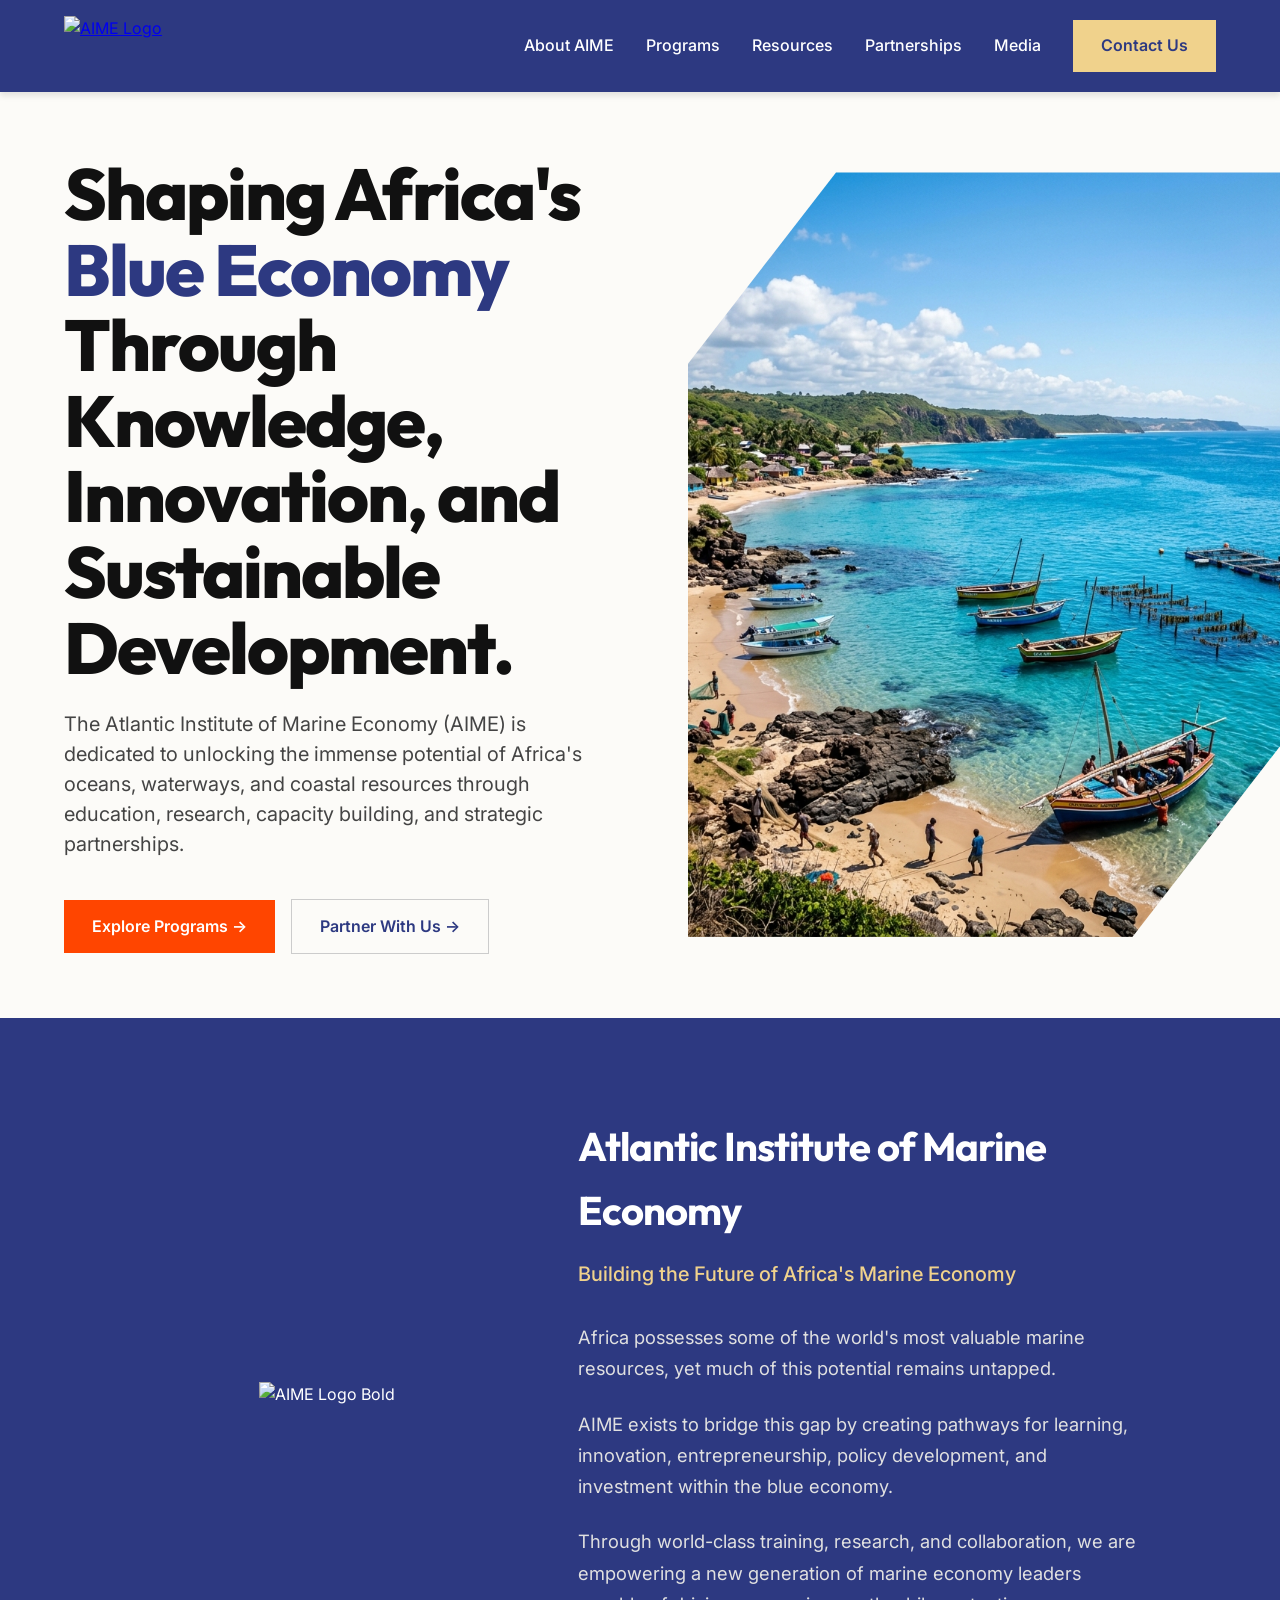
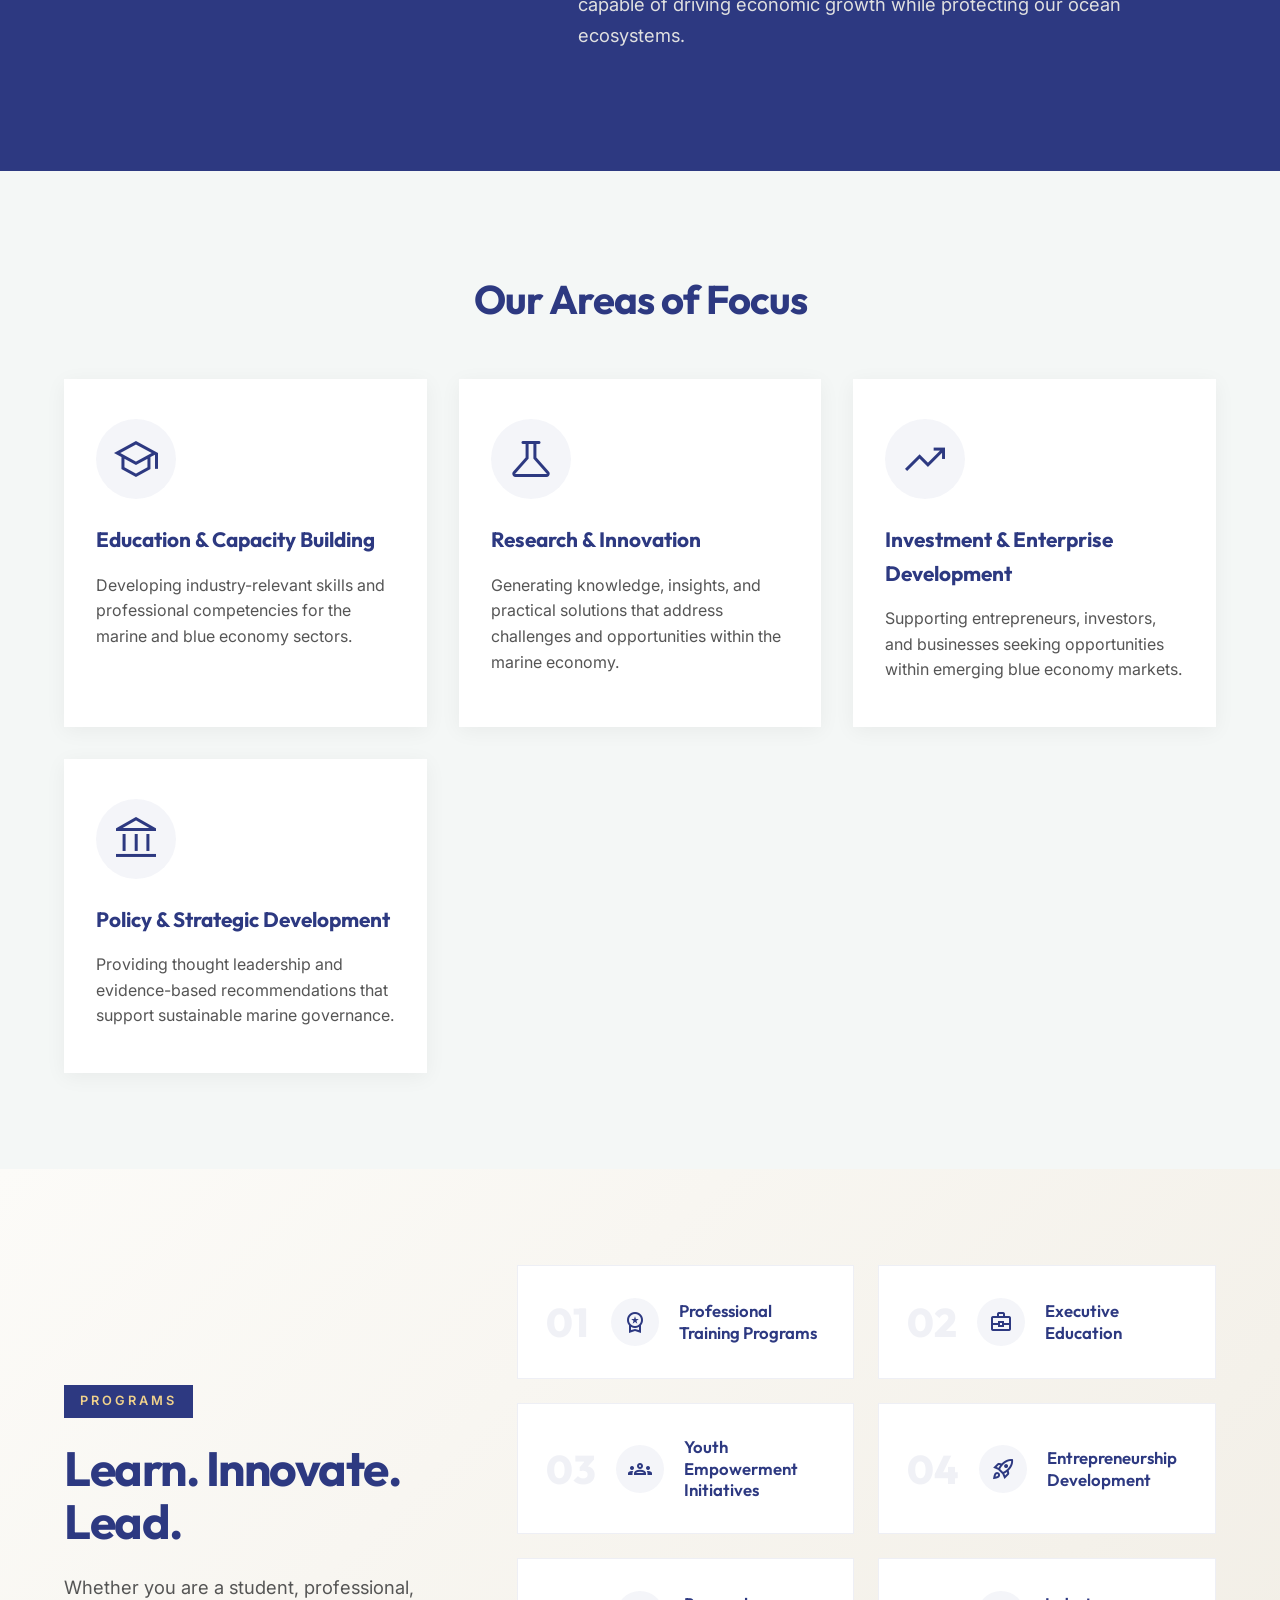
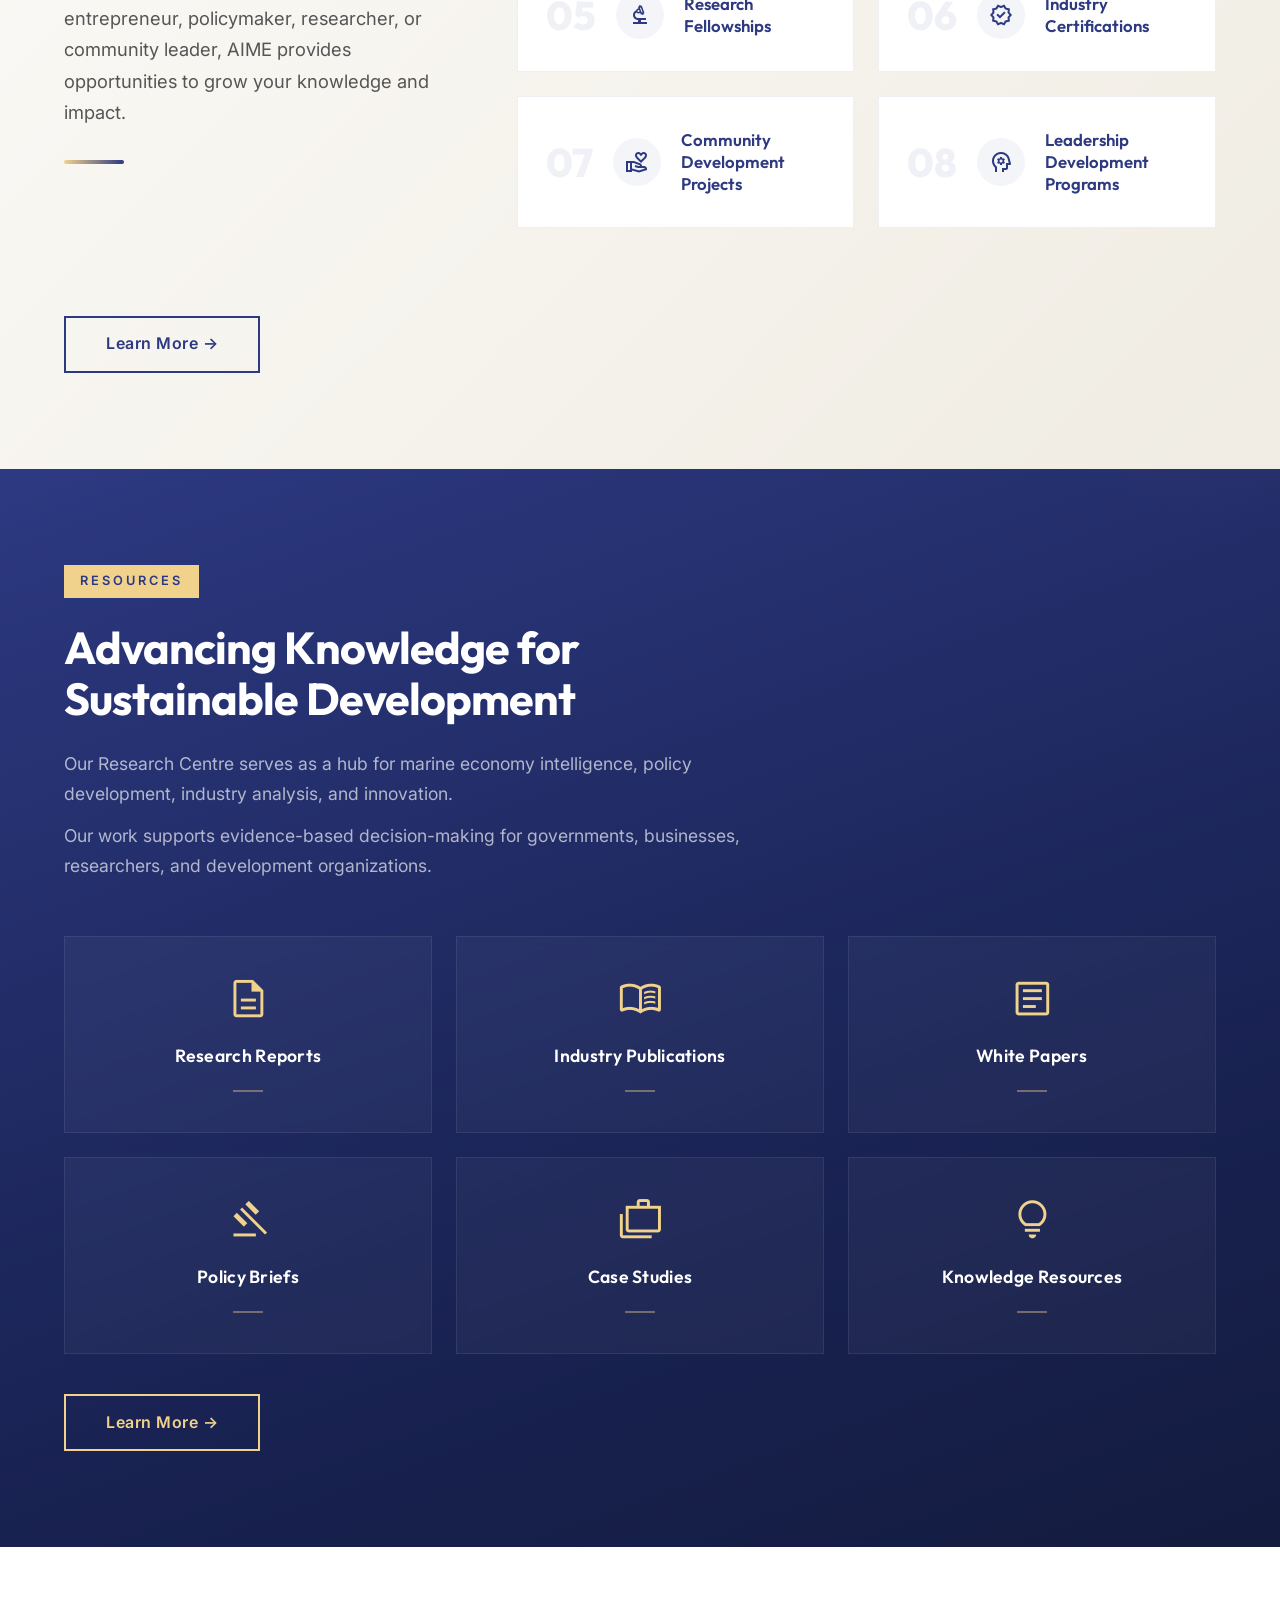
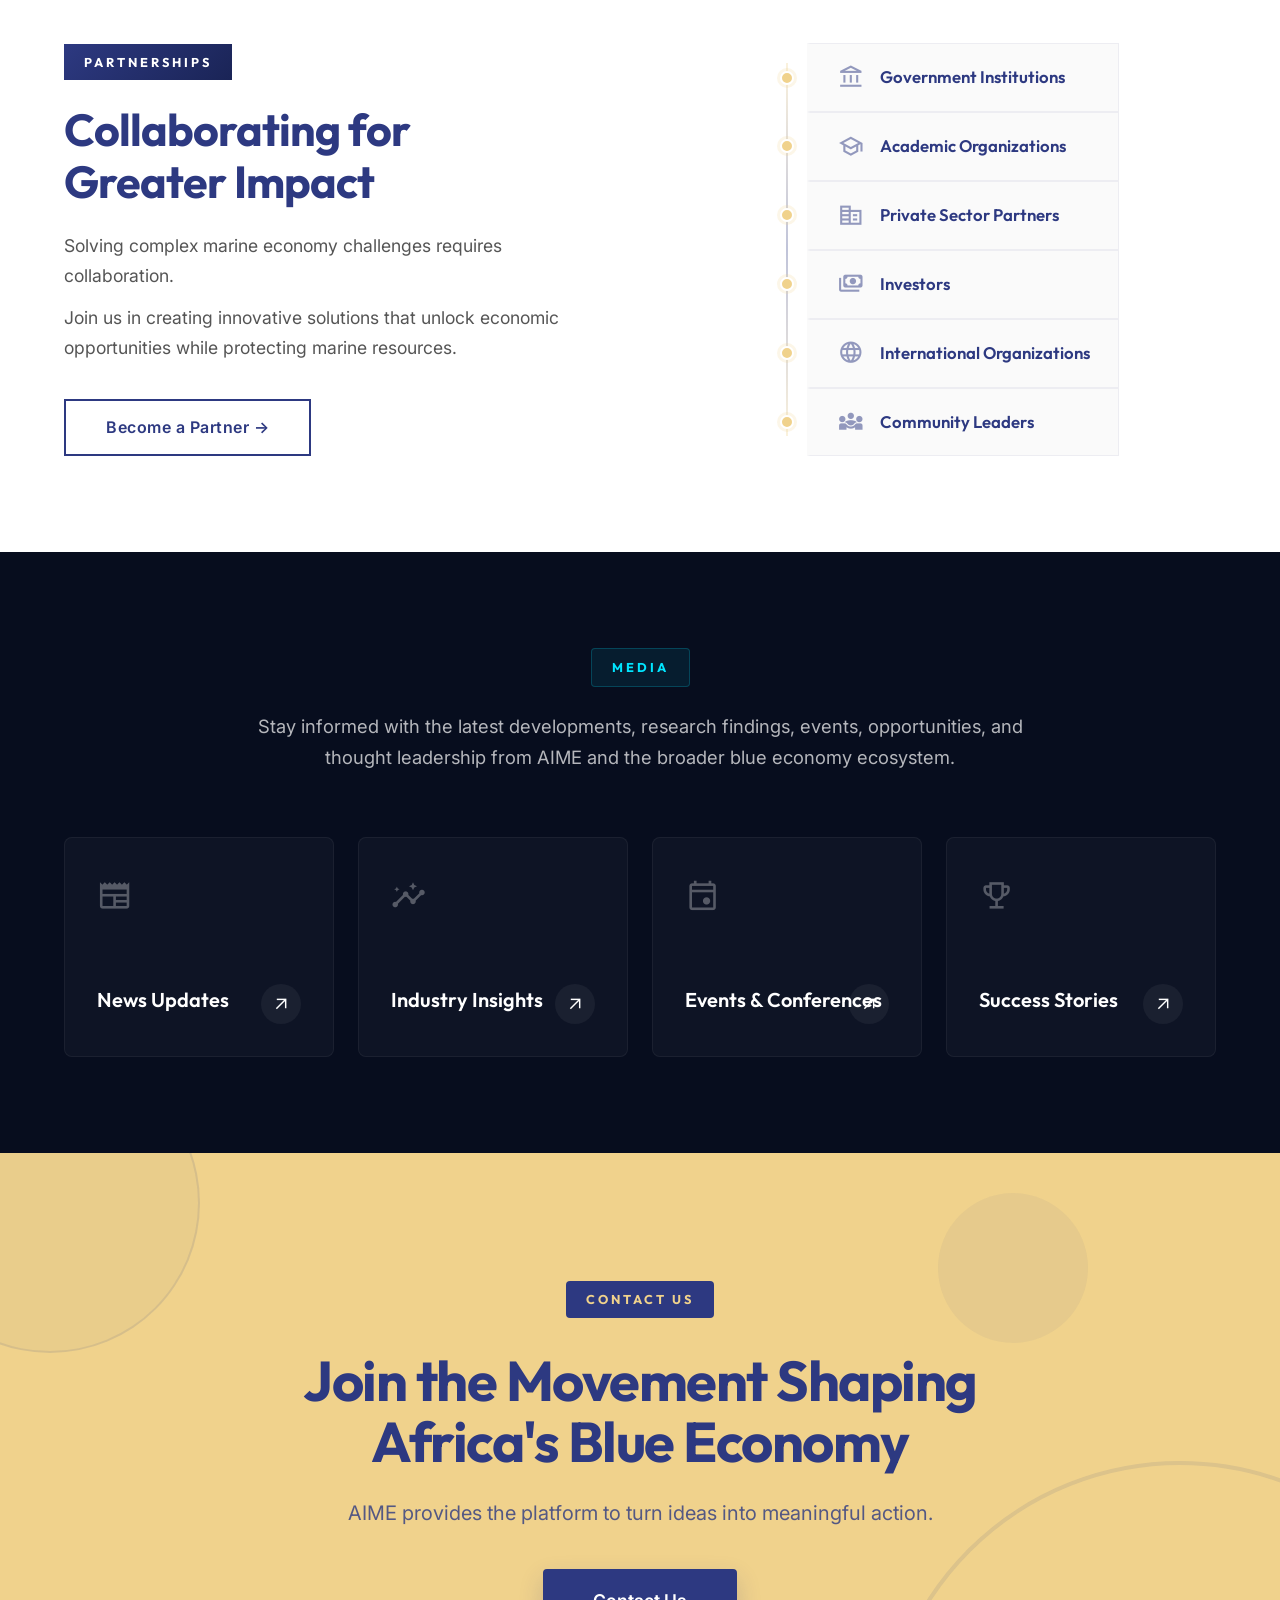
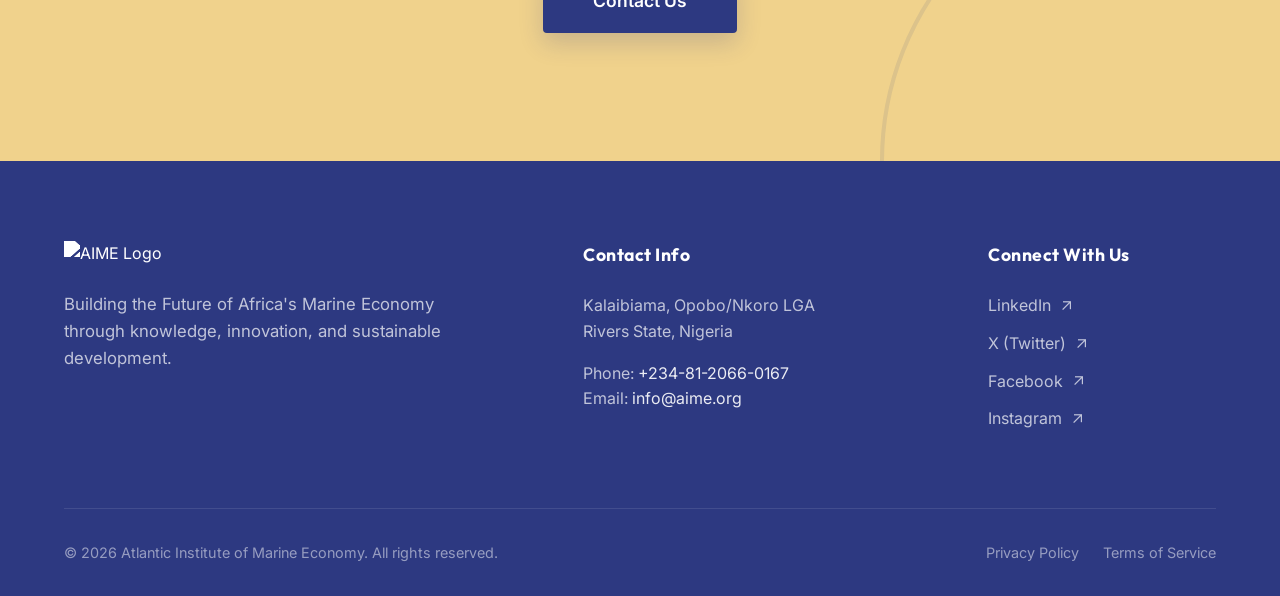
==== index.html @ 5c9c5c76 "Initial commit: AIME Landing Page & Contact Page" ====
<!DOCTYPE html>
<html lang="en">
<head>
    <meta charset="UTF-8">
    <meta name="viewport" content="width=device-width, initial-scale=1.0">
    <title>AIME - Shaping Africa's Blue Economy</title>
    <meta name="description" content="The Atlantic Institute of Marine Economy (AIME) is dedicated to unlocking the immense potential of Africa's oceans through education, research, and innovation.">
    <!-- Google Fonts: Inter for body, Outfit for headings -->
    <link rel="preconnect" href="https://fonts.googleapis.com">
    <link rel="preconnect" href="https://fonts.gstatic.com" crossorigin>
    <link href="https://fonts.googleapis.com/css2?family=Inter:wght@300;400;500;600;700&family=Outfit:wght@400;600;700;800&display=swap" rel="stylesheet">
    <!-- Google Material Symbols for icons -->
    <link rel="stylesheet" href="https://fonts.googleapis.com/css2?family=Material+Symbols+Outlined:opsz,wght,FILL,GRAD@24,400,0,0" />
    <link rel="stylesheet" href="styles.css">
</head>
<body>

    <!-- Section 1: Header -->
    <header>
        <div class="logo-container">
            <a href="#">
                <img src="Assets/Images/AIME LOGO.png" alt="AIME Logo">
            </a>
        </div>
        <button class="mobile-menu-btn" aria-label="Toggle menu">
            <span></span>
            <span></span>
            <span></span>
        </button>
        <div class="nav-container">
            <nav>
                <ul>
                    <li><a href="#about">About AIME</a></li>
                    <li><a href="#programs">Programs</a></li>
                    <li><a href="#resources">Resources</a></li>
                    <li><a href="#partnerships">Partnerships</a></li>
                    <li><a href="#media">Media</a></li>
                </ul>
            </nav>
            <div class="header-actions">
                <a href="contact.html" class="btn">Contact Us</a>
            </div>
        </div>
    </header>

    <main>
        <!-- Section 2: Hero Section -->
        <section class="hero" id="home">
            <div class="hero-left">
                <h1>Shaping Africa's <span class="highlight">Blue Economy</span> Through Knowledge, Innovation, and Sustainable Development.</h1>
                <p>The Atlantic Institute of Marine Economy (AIME) is dedicated to unlocking the immense potential of Africa's oceans, waterways, and coastal resources through education, research, capacity building, and strategic partnerships.</p>
                <div class="hero-buttons">
                    <a href="#programs" class="btn" style="background-color: #ff4500; color: white;">Explore Programs &rarr;</a>
                    <a href="#partner" class="btn btn-outline" style="border-radius: 0;">Partner With Us &rarr;</a>
                </div>
            </div>
            <div class="hero-right">
                <img src="Assets/Images/hero_ocean.png" alt="African Blue Economy Scene">
            </div>
        </section>

        <!-- Section 3: About AIME -->
        <section class="about" id="about">
            <div class="about-content">
                <div class="about-logo-container" style="display: flex; justify-content: center; align-items: center;">
                    <img src="Assets/Images/AIME LOGO.png" alt="AIME Logo Bold" style="max-width: 100%; max-height: 300px; object-fit: contain;">
                </div>
                <div class="about-text-container">
                    <div class="section-header" style="margin-bottom: 2rem;">
                        <h2>Atlantic Institute of Marine Economy</h2>
                        <p class="subtitle">Building the Future of Africa's Marine Economy</p>
                    </div>
                    <div class="about-text">
                        <p>Africa possesses some of the world's most valuable marine resources, yet much of this potential remains untapped.</p>
                        <p>AIME exists to bridge this gap by creating pathways for learning, innovation, entrepreneurship, policy development, and investment within the blue economy.</p>
                        <p>Through world-class training, research, and collaboration, we are empowering a new generation of marine economy leaders capable of driving economic growth while protecting our ocean ecosystems.</p>
                    </div>
                </div>
            </div>
        </section>

        <!-- Section 4: Focus Areas -->
        <section class="focus-areas" id="focus">
            <div class="section-header center">
                <h2>Our Areas of Focus</h2>
            </div>
            <div class="grid-container">
                <!-- Card 1 -->
                <div class="card">
                    <span class="material-symbols-outlined icon">school</span>
                    <h3>Education & Capacity Building</h3>
                    <p>Developing industry-relevant skills and professional competencies for the marine and blue economy sectors.</p>
                </div>
                <!-- Card 2 -->
                <div class="card">
                    <span class="material-symbols-outlined icon">science</span>
                    <h3>Research & Innovation</h3>
                    <p>Generating knowledge, insights, and practical solutions that address challenges and opportunities within the marine economy.</p>
                </div>
                <!-- Card 3 -->
                <div class="card">
                    <span class="material-symbols-outlined icon">trending_up</span>
                    <h3>Investment & Enterprise Development</h3>
                    <p>Supporting entrepreneurs, investors, and businesses seeking opportunities within emerging blue economy markets.</p>
                </div>

                <!-- Card 5 -->
                <div class="card">
                    <span class="material-symbols-outlined icon">account_balance</span>
                    <h3>Policy & Strategic Development</h3>
                    <p>Providing thought leadership and evidence-based recommendations that support sustainable marine governance.</p>
                </div>
            </div>
        </section>

        <!-- Section 5: Programs -->
        <section class="programs" id="programs">
            <div class="programs-intro">
                <span class="programs-label">Programs</span>
                <h2>Learn. Innovate. Lead.</h2>
                <p>Whether you are a student, professional, entrepreneur, policymaker, researcher, or community leader, AIME provides opportunities to grow your knowledge and impact.</p>
                <div class="programs-intro-accent"></div>
            </div>
            <div class="programs-grid">
                <div class="program-item">
                    <span class="program-number">01</span>
                    <div class="program-icon-wrap">
                        <span class="material-symbols-outlined">workspace_premium</span>
                    </div>
                    <div class="program-info">
                        <h3>Professional Training Programs</h3>
                    </div>
                </div>
                <div class="program-item">
                    <span class="program-number">02</span>
                    <div class="program-icon-wrap">
                        <span class="material-symbols-outlined">business_center</span>
                    </div>
                    <div class="program-info">
                        <h3>Executive Education</h3>
                    </div>
                </div>
                <div class="program-item">
                    <span class="program-number">03</span>
                    <div class="program-icon-wrap">
                        <span class="material-symbols-outlined">groups</span>
                    </div>
                    <div class="program-info">
                        <h3>Youth Empowerment Initiatives</h3>
                    </div>
                </div>
                <div class="program-item">
                    <span class="program-number">04</span>
                    <div class="program-icon-wrap">
                        <span class="material-symbols-outlined">rocket_launch</span>
                    </div>
                    <div class="program-info">
                        <h3>Entrepreneurship Development</h3>
                    </div>
                </div>
                <div class="program-item">
                    <span class="program-number">05</span>
                    <div class="program-icon-wrap">
                        <span class="material-symbols-outlined">biotech</span>
                    </div>
                    <div class="program-info">
                        <h3>Research Fellowships</h3>
                    </div>
                </div>
                <div class="program-item">
                    <span class="program-number">06</span>
                    <div class="program-icon-wrap">
                        <span class="material-symbols-outlined">verified</span>
                    </div>
                    <div class="program-info">
                        <h3>Industry Certifications</h3>
                    </div>
                </div>
                <div class="program-item">
                    <span class="program-number">07</span>
                    <div class="program-icon-wrap">
                        <span class="material-symbols-outlined">volunteer_activism</span>
                    </div>
                    <div class="program-info">
                        <h3>Community Development Projects</h3>
                    </div>
                </div>
                <div class="program-item">
                    <span class="program-number">08</span>
                    <div class="program-icon-wrap">
                        <span class="material-symbols-outlined">psychology</span>
                    </div>
                    <div class="program-info">
                        <h3>Leadership Development Programs</h3>
                    </div>
                </div>
            </div>
            <div class="programs-cta">
                <a href="contact.html" class="btn btn-outline programs-btn">Learn More &rarr;</a>
            </div>
        </section>

        <!-- Section 6: Resources -->
        <section class="resources" id="resources">
            <div class="resources-header">
                <span class="resources-label">Resources</span>
                <h2>Advancing Knowledge for Sustainable Development</h2>
                <p>Our Research Centre serves as a hub for marine economy intelligence, policy development, industry analysis, and innovation.</p>
                <p>Our work supports evidence-based decision-making for governments, businesses, researchers, and development organizations.</p>
            </div>
            <div class="resources-grid">
                <div class="resource-tile">
                    <span class="material-symbols-outlined resource-icon">description</span>
                    <h3>Research Reports</h3>
                    <div class="resource-tile-line"></div>
                </div>
                <div class="resource-tile">
                    <span class="material-symbols-outlined resource-icon">menu_book</span>
                    <h3>Industry Publications</h3>
                    <div class="resource-tile-line"></div>
                </div>
                <div class="resource-tile">
                    <span class="material-symbols-outlined resource-icon">article</span>
                    <h3>White Papers</h3>
                    <div class="resource-tile-line"></div>
                </div>
                <div class="resource-tile">
                    <span class="material-symbols-outlined resource-icon">gavel</span>
                    <h3>Policy Briefs</h3>
                    <div class="resource-tile-line"></div>
                </div>
                <div class="resource-tile">
                    <span class="material-symbols-outlined resource-icon">cases</span>
                    <h3>Case Studies</h3>
                    <div class="resource-tile-line"></div>
                </div>
                <div class="resource-tile">
                    <span class="material-symbols-outlined resource-icon">lightbulb</span>
                    <h3>Knowledge Resources</h3>
                    <div class="resource-tile-line"></div>
                </div>
            </div>
            <div class="resources-cta">
                <a href="contact.html" class="btn resources-btn">Learn More &rarr;</a>
            </div>
        </section>

        <!-- Section 7: Partnerships -->
        <section class="partnerships" id="partnerships">
            <div class="partnerships-left">
                <span class="partnerships-label">Partnerships</span>
                <h2>Collaborating for Greater Impact</h2>
                <p>Solving complex marine economy challenges requires collaboration.</p>
                <p>Join us in creating innovative solutions that unlock economic opportunities while protecting marine resources.</p>
                <a href="contact.html" class="btn partnerships-btn">Become a Partner &rarr;</a>
            </div>
            <div class="partnerships-right">
                <div class="partner-track">
                    <div class="partner-node">
                        <div class="partner-dot"></div>
                        <div class="partner-card">
                            <span class="material-symbols-outlined">account_balance</span>
                            <h3>Government Institutions</h3>
                        </div>
                    </div>
                    <div class="partner-node">
                        <div class="partner-dot"></div>
                        <div class="partner-card">
                            <span class="material-symbols-outlined">school</span>
                            <h3>Academic Organizations</h3>
                        </div>
                    </div>
                    <div class="partner-node">
                        <div class="partner-dot"></div>
                        <div class="partner-card">
                            <span class="material-symbols-outlined">corporate_fare</span>
                            <h3>Private Sector Partners</h3>
                        </div>
                    </div>
                    <div class="partner-node">
                        <div class="partner-dot"></div>
                        <div class="partner-card">
                            <span class="material-symbols-outlined">payments</span>
                            <h3>Investors</h3>
                        </div>
                    </div>
                    <div class="partner-node">
                        <div class="partner-dot"></div>
                        <div class="partner-card">
                            <span class="material-symbols-outlined">language</span>
                            <h3>International Organizations</h3>
                        </div>
                    </div>
                    <div class="partner-node">
                        <div class="partner-dot"></div>
                        <div class="partner-card">
                            <span class="material-symbols-outlined">diversity_3</span>
                            <h3>Community Leaders</h3>
                        </div>
                    </div>
                </div>
            </div>
        </section>

        <!-- Section 8: Media -->
        <section class="media-section" id="media">
            <div class="media-header">
                <span class="media-label">Media</span>
                <p>Stay informed with the latest developments, research findings, events, opportunities, and thought leadership from AIME and the broader blue economy ecosystem.</p>
            </div>
            <div class="media-grid">
                <a href="#" class="media-card">
                    <div class="media-card-icon"><span class="material-symbols-outlined">newspaper</span></div>
                    <h3>News Updates</h3>
                    <div class="media-arrow"><span class="material-symbols-outlined">arrow_outward</span></div>
                </a>
                <a href="#" class="media-card">
                    <div class="media-card-icon"><span class="material-symbols-outlined">insights</span></div>
                    <h3>Industry Insights</h3>
                    <div class="media-arrow"><span class="material-symbols-outlined">arrow_outward</span></div>
                </a>
                <a href="#" class="media-card">
                    <div class="media-card-icon"><span class="material-symbols-outlined">event</span></div>
                    <h3>Events & Conferences</h3>
                    <div class="media-arrow"><span class="material-symbols-outlined">arrow_outward</span></div>
                </a>
                <a href="#" class="media-card">
                    <div class="media-card-icon"><span class="material-symbols-outlined">emoji_events</span></div>
                    <h3>Success Stories</h3>
                    <div class="media-arrow"><span class="material-symbols-outlined">arrow_outward</span></div>
                </a>
            </div>
        </section>

        <!-- Section 9: Contact Us -->
        <section class="contact-cta" id="contact">
            <div class="contact-cta-content">
                <span class="contact-label">Contact Us</span>
                <h2>Join the Movement Shaping Africa's Blue Economy</h2>
                <p>AIME provides the platform to turn ideas into meaningful action.</p>
                <div class="contact-cta-actions">
                    <a href="contact.html" class="btn contact-btn">Contact Us</a>
                </div>
            </div>
            <!-- Decorative elements -->
            <div class="contact-decor contact-decor-1"></div>
            <div class="contact-decor contact-decor-2"></div>
            <div class="contact-decor contact-decor-3"></div>
        </section>

        <!-- Future sections will go here -->
    </main>

    <!-- Footer -->
    <footer class="site-footer">
        <div class="footer-content">
            <div class="footer-col info-col">
                <img src="Assets/Images/AIME LOGO.png" alt="AIME Logo" class="footer-logo">
                <p>Building the Future of Africa's Marine Economy through knowledge, innovation, and sustainable development.</p>
            </div>
            <div class="footer-col contact-col">
                <h4>Contact Info</h4>
                <p>Kalaibiama, Opobo/Nkoro LGA<br>Rivers State, Nigeria</p>
                <p class="mt-1">Phone: <a href="tel:+2348120660167">+234-81-2066-0167</a><br>Email: <a href="mailto:info@aime.org">info@aime.org</a></p>
            </div>
            <div class="footer-col social-col">
                <h4>Connect With Us</h4>
                <ul class="footer-socials">
                    <li><a href="#">LinkedIn <span class="material-symbols-outlined">arrow_outward</span></a></li>
                    <li><a href="#">X (Twitter) <span class="material-symbols-outlined">arrow_outward</span></a></li>
                    <li><a href="#">Facebook <span class="material-symbols-outlined">arrow_outward</span></a></li>
                    <li><a href="#">Instagram <span class="material-symbols-outlined">arrow_outward</span></a></li>
                </ul>
            </div>
        </div>
        <div class="footer-bottom">
            <p>&copy; 2026 Atlantic Institute of Marine Economy. All rights reserved.</p>
            <ul class="footer-legal">
                <li><a href="#">Privacy Policy</a></li>
                <li><a href="#">Terms of Service</a></li>
            </ul>
        </div>
    </footer>

    <script src="script.js"></script>
</body>
</html>
---- styles.css ----
:root {
  --primary-color: #2D3981;
  --secondary-color: #F0D28C;
  --text-dark: #333333;
  --text-light: #ffffff;
  --background-light: #ffffff;
  --background-alt: #f4f7f6;
  --accent-color: #00E5FF; /* Subtle accent if needed, but primary focus on brand colors */
}

* {
  margin: 0;
  padding: 0;
  box-sizing: border-box;
}

body {
  font-family: 'Inter', sans-serif;
  background-color: var(--background-light);
  color: var(--text-dark);
  line-height: 1.6;
}

h1, h2, h3, h4, h5, h6 {
  font-family: 'Outfit', sans-serif;
  color: var(--primary-color);
  margin-bottom: 1rem;
}

/* Header Styles */
header {
  background-color: var(--primary-color);
  color: var(--text-light);
  padding: 1rem 5%;
  display: flex;
  justify-content: space-between;
  align-items: center;
  position: sticky;
  top: 0;
  z-index: 1000;
  box-shadow: 0 4px 6px rgba(0,0,0,0.1);
}

.logo-container img {
  height: 60px; /* Adjust size based on actual logo */
  object-fit: contain;
  display: block;
}

/* Hamburger Menu (Hidden on Desktop) */
.mobile-menu-btn {
  display: none;
  background: none;
  border: none;
  cursor: pointer;
  padding: 0.5rem;
  z-index: 1001;
}

.mobile-menu-btn span {
  display: block;
  width: 25px;
  height: 3px;
  background-color: var(--text-light);
  margin: 5px 0;
  transition: all 0.3s ease;
}

/* Nav Links Container */
.nav-container {
  display: flex;
  align-items: center;
  gap: 2rem;
}

nav ul {
  list-style: none;
  display: flex;
  gap: 2rem;
}

nav a {
  color: var(--text-light);
  text-decoration: none;
  font-weight: 500;
  font-size: 1rem;
  transition: color 0.3s ease;
}

nav a:hover {
  color: var(--secondary-color);
}

.btn {
  background-color: var(--secondary-color);
  color: var(--primary-color);
  padding: 0.75rem 1.5rem;
  border: none;
  border-radius: 4px;
  font-weight: 600;
  cursor: pointer;
  text-decoration: none;
  transition: all 0.3s ease;
  display: inline-block;
  font-family: 'Inter', sans-serif;
}

.btn:hover {
  background-color: #e3c477; /* Slightly darker shade of secondary */
  transform: translateY(-2px);
  box-shadow: 0 4px 8px rgba(0,0,0,0.1);
}

/* Mobile Responsiveness */
@media (max-width: 768px) {
  .mobile-menu-btn {
    display: block;
  }

  .nav-container {
    position: fixed;
    top: 0;
    right: -100%;
    height: 100vh;
    width: 250px;
    background-color: var(--primary-color);
    flex-direction: column;
    align-items: flex-start;
    padding: 80px 2rem 2rem 2rem;
    transition: right 0.3s ease;
    box-shadow: -4px 0 10px rgba(0,0,0,0.1);
  }

  .nav-container.active {
    right: 0;
  }

  nav ul {
    flex-direction: column;
    gap: 1.5rem;
    width: 100%;
  }

  .header-actions {
    margin-top: 2rem;
  }

  /* Hamburger Animation Classes */
  .mobile-menu-btn.active span:nth-child(1) {
    transform: rotate(45deg) translate(5px, 6px);
  }

  .mobile-menu-btn.active span:nth-child(2) {
    opacity: 0;
  }

  .mobile-menu-btn.active span:nth-child(3) {
    transform: rotate(-45deg) translate(5px, -6px);
  }
}

/* --- Hero Section Styles --- */
.hero {
  position: relative;
  min-height: 85vh;
  display: flex;
  align-items: center;
  justify-content: space-between;
  background-color: #fcfbf8; /* Light cream/off-white background */
  color: var(--primary-color);
  padding: 0 0 0 5%;
  overflow: hidden;
}

.hero-left {
  flex: 1;
  max-width: 650px;
  padding: 4rem 2rem 4rem 0;
  text-align: left;
}

.hero h1 {
  font-size: 4.5rem;
  line-height: 1.05;
  color: #111; /* Very dark for extreme contrast like the reference */
  margin-bottom: 1.5rem;
  letter-spacing: -2px;
  font-weight: 800;
}

.hero h1 .highlight {
  color: var(--primary-color);
}

.hero p {
  font-size: 1.25rem;
  color: #444;
  margin-bottom: 2.5rem;
  max-width: 90%;
  line-height: 1.5;
}

.hero-buttons {
  display: flex;
  gap: 1rem;
  justify-content: flex-start;
  align-items: center;
}

.btn {
  /* Ensuring buttons match the boxy modern look of the reference */
  border-radius: 0;
  padding: 0.85rem 1.75rem;
}

/* Specific styling for the buttons in the hero to match reference (solid primary/secondary vs outline) */
.hero-buttons .btn {
  background-color: var(--secondary-color);
  color: var(--primary-color);
  display: flex;
  align-items: center;
  gap: 10px;
  font-size: 1rem;
}

.hero-buttons .btn-outline {
  background-color: transparent;
  color: var(--primary-color);
  border: 1px solid #ccc;
}

.hero-buttons .btn-outline:hover {
  background-color: rgba(0,0,0,0.05);
}

.hero-right {
  flex: 1;
  height: 85vh;
  display: flex;
  justify-content: flex-end;
}

.hero-right img {
  width: 100%;
  height: 100%;
  object-fit: cover;
  /* Matches the geometric cutout from the reference image */
  clip-path: polygon(25% 0%, 100% 0%, 100% 75%, 75% 100%, 0% 100%, 0% 25%);
}

/* Mobile Responsiveness for Hero */
@media (max-width: 900px) {
  .hero {
    flex-direction: column;
    padding: 6rem 5% 4rem;
  }
  
  .hero-left {
    padding: 0;
    margin-bottom: 3rem;
  }
  
  .hero h1 {
    font-size: 3rem;
  }
  
  .hero-right {
    width: 100%;
    height: 400px;
  }
  
  .hero-right img {
    clip-path: polygon(15% 0%, 100% 0%, 100% 85%, 85% 100%, 0% 100%, 0% 15%);
  }
}

/* --- Global Section Styles --- */
.section-header {
  margin-bottom: 3rem;
}
.section-header.center {
  text-align: center;
}
.section-header h2 {
  font-size: 2.5rem;
  letter-spacing: -1px;
}
.section-header .subtitle {
  font-size: 1.25rem;
  color: var(--secondary-color);
  font-weight: 500;
  margin-top: 0.5rem;
}

/* --- About Section --- */
.about {
  background-color: var(--primary-color);
  color: var(--text-light);
  padding: 6rem 5%;
}
.about .section-header h2 {
  color: var(--text-light);
}
.about-content {
  max-width: 1000px;
  margin: 0 auto;
  display: grid;
  grid-template-columns: 1fr 1.5fr;
  gap: 4rem;
  align-items: center;
}
.about-text p {
  font-size: 1.15rem;
  margin-bottom: 1.5rem;
  color: #e0e0e0;
  line-height: 1.7;
}

/* --- Focus Areas Section --- */
.focus-areas {
  background-color: var(--background-alt); /* Light gray/white */
  padding: 6rem 5%;
}
.grid-container {
  max-width: 1200px;
  margin: 0 auto;
  display: grid;
  grid-template-columns: repeat(auto-fit, minmax(300px, 1fr));
  gap: 2rem;
}
.card {
  background-color: var(--background-light);
  padding: 2.5rem 2rem;
  border-radius: 0; /* Keeping the sharp boxy modern look from the hero */
  box-shadow: 0 4px 20px rgba(0,0,0,0.05);
  transition: transform 0.3s ease, box-shadow 0.3s ease;
  border-bottom: 4px solid transparent;
}
.card:hover {
  transform: translateY(-5px);
  box-shadow: 0 10px 30px rgba(0,0,0,0.1);
  border-bottom: 4px solid var(--secondary-color);
}
.card .icon {
  font-size: 3rem;
  color: var(--primary-color);
  margin-bottom: 1.5rem;
  display: inline-block;
  background-color: rgba(45, 57, 129, 0.05);
  padding: 1rem;
  border-radius: 50%;
}
.card h3 {
  font-size: 1.3rem;
  margin-bottom: 1rem;
  color: var(--primary-color);
}
.card p {
  color: #555;
  font-size: 1rem;
}

/* --- Programs Section --- */
.programs {
  background: linear-gradient(135deg, #fcfbf8 0%, #f0ece3 100%);
  padding: 6rem 5%;
  display: grid;
  grid-template-columns: 1fr 1.8fr;
  gap: 4rem;
  max-width: 100%;
  overflow: hidden;
}

.programs-intro {
  position: sticky;
  top: 120px;
  align-self: start;
}

.programs-label {
  display: inline-block;
  font-family: 'Inter', sans-serif;
  font-size: 0.8rem;
  font-weight: 600;
  text-transform: uppercase;
  letter-spacing: 3px;
  color: var(--secondary-color);
  background-color: var(--primary-color);
  padding: 0.4rem 1rem;
  margin-bottom: 1.5rem;
}

.programs-intro h2 {
  font-size: 3rem;
  line-height: 1.1;
  color: var(--primary-color);
  letter-spacing: -1.5px;
  margin-bottom: 1.5rem;
}

.programs-intro p {
  font-size: 1.15rem;
  color: #555;
  line-height: 1.7;
  max-width: 420px;
}

.programs-intro-accent {
  width: 60px;
  height: 4px;
  background: linear-gradient(90deg, var(--secondary-color), var(--primary-color));
  margin-top: 2rem;
  border-radius: 2px;
}

.programs-grid {
  display: grid;
  grid-template-columns: 1fr 1fr;
  gap: 1.5rem;
}

.program-item {
  position: relative;
  background-color: #ffffff;
  padding: 2rem 1.75rem 2rem 1.75rem;
  display: flex;
  align-items: center;
  gap: 1.25rem;
  border: 1px solid rgba(45, 57, 129, 0.08);
  transition: all 0.35s cubic-bezier(0.25, 0.46, 0.45, 0.94);
  overflow: hidden;
  cursor: default;
}

.program-item::before {
  content: '';
  position: absolute;
  left: 0;
  top: 0;
  width: 4px;
  height: 100%;
  background: var(--secondary-color);
  transform: scaleY(0);
  transform-origin: bottom;
  transition: transform 0.35s cubic-bezier(0.25, 0.46, 0.45, 0.94);
}

.program-item:hover {
  transform: translateY(-3px);
  box-shadow: 0 12px 32px rgba(45, 57, 129, 0.12);
  border-color: rgba(45, 57, 129, 0.15);
}

.program-item:hover::before {
  transform: scaleY(1);
  transform-origin: top;
}

.program-number {
  font-family: 'Outfit', sans-serif;
  font-size: 2.5rem;
  font-weight: 800;
  color: rgba(45, 57, 129, 0.07);
  line-height: 1;
  flex-shrink: 0;
  min-width: 45px;
  transition: color 0.35s ease;
}

.program-item:hover .program-number {
  color: rgba(240, 210, 140, 0.4);
}

.program-icon-wrap {
  flex-shrink: 0;
  width: 48px;
  height: 48px;
  display: flex;
  align-items: center;
  justify-content: center;
  background: rgba(45, 57, 129, 0.05);
  border-radius: 50%;
  transition: all 0.35s ease;
}

.program-icon-wrap .material-symbols-outlined {
  font-size: 1.5rem;
  color: var(--primary-color);
  transition: color 0.35s ease;
}

.program-item:hover .program-icon-wrap {
  background: var(--primary-color);
}

.program-item:hover .program-icon-wrap .material-symbols-outlined {
  color: var(--secondary-color);
}

.program-info h3 {
  font-size: 1.05rem;
  font-weight: 600;
  color: var(--primary-color);
  margin-bottom: 0;
  line-height: 1.3;
}

.programs-cta {
  grid-column: 1 / -1;
  display: flex;
  justify-content: flex-start;
  margin-top: 1.5rem;
}

.programs-btn {
  background-color: transparent;
  color: var(--primary-color);
  border: 2px solid var(--primary-color);
  padding: 0.85rem 2.5rem;
  font-weight: 600;
  font-size: 1rem;
  letter-spacing: 0.5px;
  transition: all 0.35s ease;
}

.programs-btn:hover {
  background-color: var(--primary-color);
  color: var(--secondary-color);
  transform: translateY(-2px);
  box-shadow: 0 6px 20px rgba(45, 57, 129, 0.25);
}

/* --- Resources Section --- */
.resources {
  background: linear-gradient(160deg, var(--primary-color) 0%, #1a2456 60%, #131b3e 100%);
  padding: 6rem 5%;
  position: relative;
  overflow: hidden;
}

.resources::before {
  content: '';
  position: absolute;
  top: -50%;
  right: -20%;
  width: 600px;
  height: 600px;
  background: radial-gradient(circle, rgba(240, 210, 140, 0.06) 0%, transparent 70%);
  border-radius: 50%;
  pointer-events: none;
}

.resources-header {
  max-width: 700px;
  margin-bottom: 3.5rem;
}

.resources-label {
  display: inline-block;
  font-family: 'Inter', sans-serif;
  font-size: 0.8rem;
  font-weight: 600;
  text-transform: uppercase;
  letter-spacing: 3px;
  color: var(--primary-color);
  background-color: var(--secondary-color);
  padding: 0.4rem 1rem;
  margin-bottom: 1.5rem;
}

.resources-header h2 {
  font-size: 2.8rem;
  color: var(--text-light);
  letter-spacing: -1px;
  line-height: 1.15;
  margin-bottom: 1.5rem;
}

.resources-header p {
  font-size: 1.1rem;
  color: rgba(255, 255, 255, 0.65);
  line-height: 1.7;
  margin-bottom: 0.75rem;
}

.resources-grid {
  display: grid;
  grid-template-columns: repeat(3, 1fr);
  gap: 1.5rem;
  margin-bottom: 2.5rem;
}

.resource-tile {
  position: relative;
  background: rgba(255, 255, 255, 0.04);
  border: 1px solid rgba(255, 255, 255, 0.08);
  padding: 2.5rem 2rem;
  text-align: center;
  transition: all 0.4s cubic-bezier(0.25, 0.46, 0.45, 0.94);
  overflow: hidden;
  backdrop-filter: blur(4px);
}

.resource-tile:hover {
  background: rgba(255, 255, 255, 0.08);
  border-color: rgba(240, 210, 140, 0.25);
  transform: translateY(-4px);
  box-shadow: 0 16px 40px rgba(0, 0, 0, 0.3);
}

.resource-icon {
  font-size: 2.8rem;
  color: var(--secondary-color);
  display: block;
  margin-bottom: 1.25rem;
  transition: transform 0.4s ease;
}

.resource-tile:hover .resource-icon {
  transform: scale(1.1);
}

.resource-tile h3 {
  font-size: 1.1rem;
  font-weight: 600;
  color: var(--text-light);
  margin-bottom: 1.25rem;
  letter-spacing: 0.3px;
}

.resource-tile-line {
  width: 30px;
  height: 2px;
  background: var(--secondary-color);
  margin: 0 auto;
  opacity: 0.4;
  transition: all 0.4s ease;
}

.resource-tile:hover .resource-tile-line {
  width: 50px;
  opacity: 1;
}

.resources-cta {
  display: flex;
  justify-content: flex-start;
}

.resources-btn {
  background-color: transparent;
  color: var(--secondary-color);
  border: 2px solid var(--secondary-color);
  padding: 0.85rem 2.5rem;
  font-weight: 600;
  font-size: 1rem;
  letter-spacing: 0.5px;
  transition: all 0.35s ease;
}

.resources-btn:hover {
  background-color: var(--secondary-color);
  color: var(--primary-color);
  transform: translateY(-2px);
  box-shadow: 0 6px 20px rgba(240, 210, 140, 0.3);
}

/* --- Partnerships Section --- */
.partnerships {
  background-color: #ffffff;
  padding: 6rem 5%;
  display: grid;
  grid-template-columns: 1fr 1fr;
  gap: 5rem;
  align-items: center;
}

.partnerships-left {
  max-width: 500px;
}

.partnerships-label {
  display: inline-block;
  font-family: 'Outfit', sans-serif;
  font-size: 0.8rem;
  font-weight: 700;
  text-transform: uppercase;
  letter-spacing: 3px;
  color: var(--text-light);
  background: linear-gradient(135deg, var(--primary-color), #1a2456);
  padding: 0.5rem 1.25rem;
  margin-bottom: 1.5rem;
}

.partnerships-left h2 {
  font-size: 2.8rem;
  color: var(--primary-color);
  letter-spacing: -1px;
  line-height: 1.15;
  margin-bottom: 1.5rem;
}

.partnerships-left p {
  font-size: 1.1rem;
  color: #555;
  line-height: 1.7;
  margin-bottom: 0.75rem;
}

.partnerships-btn {
  background-color: transparent;
  color: var(--primary-color);
  border: 2px solid var(--primary-color);
  padding: 0.85rem 2.5rem;
  font-weight: 600;
  font-size: 1rem;
  letter-spacing: 0.5px;
  margin-top: 1.5rem;
  transition: all 0.35s ease;
}

.partnerships-btn:hover {
  background-color: var(--primary-color);
  color: var(--secondary-color);
  transform: translateY(-2px);
  box-shadow: 0 6px 20px rgba(45, 57, 129, 0.25);
}

.partnerships-right {
  display: flex;
  justify-content: center;
}

.partner-track {
  position: relative;
  padding-left: 30px;
  display: flex;
  flex-direction: column;
  gap: 0;
}

/* Vertical connector line */
.partner-track::before {
  content: '';
  position: absolute;
  left: 9px;
  top: 20px;
  bottom: 20px;
  width: 2px;
  background: linear-gradient(180deg, var(--secondary-color), var(--primary-color), var(--secondary-color));
  opacity: 0.3;
}

.partner-node {
  position: relative;
  display: flex;
  align-items: center;
  gap: 0;
}

.partner-dot {
  position: absolute;
  left: -30px;
  width: 20px;
  height: 20px;
  display: flex;
  align-items: center;
  justify-content: center;
  z-index: 1;
}

.partner-dot::before {
  content: '';
  width: 10px;
  height: 10px;
  background: var(--secondary-color);
  border-radius: 50%;
  border: 2px solid #ffffff;
  box-shadow: 0 0 0 3px rgba(240, 210, 140, 0.2);
  transition: all 0.35s ease;
}

.partner-node:hover .partner-dot::before {
  width: 14px;
  height: 14px;
  box-shadow: 0 0 0 5px rgba(240, 210, 140, 0.3);
  background: var(--primary-color);
}

.partner-card {
  display: flex;
  align-items: center;
  gap: 1rem;
  padding: 1.25rem 1.75rem;
  background: #fafafa;
  border: 1px solid rgba(45, 57, 129, 0.06);
  border-left: 3px solid transparent;
  width: 100%;
  min-width: 300px;
  transition: all 0.35s cubic-bezier(0.25, 0.46, 0.45, 0.94);
}

.partner-card .material-symbols-outlined {
  font-size: 1.6rem;
  color: var(--primary-color);
  opacity: 0.5;
  transition: all 0.35s ease;
}

.partner-card h3 {
  font-size: 1.05rem;
  font-weight: 600;
  color: var(--primary-color);
  margin-bottom: 0;
}

.partner-node:hover .partner-card {
  background: #ffffff;
  border-left-color: var(--secondary-color);
  transform: translateX(6px);
  box-shadow: 0 6px 24px rgba(45, 57, 129, 0.08);
}

.partner-node:hover .partner-card .material-symbols-outlined {
  opacity: 1;
  color: var(--secondary-color);
}

/* --- Media Section --- */
.media-section {
  background-color: #070d1e;
  padding: 6rem 5%;
  color: var(--text-light);
}

.media-header {
  text-align: center;
  max-width: 800px;
  margin: 0 auto 4rem auto;
}

.media-label {
  display: inline-block;
  font-family: 'Outfit', sans-serif;
  font-size: 0.8rem;
  font-weight: 700;
  text-transform: uppercase;
  letter-spacing: 3px;
  color: #00E5FF;
  background-color: rgba(0, 229, 255, 0.08);
  border: 1px solid rgba(0, 229, 255, 0.2);
  padding: 0.5rem 1.25rem;
  margin-bottom: 1.5rem;
  border-radius: 4px;
}

.media-header p {
  font-size: 1.15rem;
  color: rgba(255, 255, 255, 0.7);
  line-height: 1.7;
}

.media-grid {
  display: grid;
  grid-template-columns: repeat(4, 1fr);
  gap: 1.5rem;
}

.media-card {
  background: rgba(255, 255, 255, 0.03);
  border: 1px solid rgba(255, 255, 255, 0.05);
  padding: 2.5rem 2rem;
  text-decoration: none;
  border-radius: 8px;
  display: flex;
  flex-direction: column;
  position: relative;
  overflow: hidden;
  transition: all 0.4s cubic-bezier(0.25, 0.46, 0.45, 0.94);
  min-height: 220px;
}

.media-card::before {
  content: '';
  position: absolute;
  top: 0;
  left: 0;
  right: 0;
  bottom: 0;
  background: linear-gradient(135deg, rgba(0, 229, 255, 0.05) 0%, transparent 100%);
  opacity: 0;
  transition: opacity 0.4s ease;
}

.media-card:hover {
  transform: translateY(-5px);
  border-color: rgba(0, 229, 255, 0.4);
  background: rgba(255, 255, 255, 0.05);
  box-shadow: 0 10px 30px rgba(0, 229, 255, 0.08);
}

.media-card:hover::before {
  opacity: 1;
}

.media-card-icon {
  margin-bottom: auto;
  padding-bottom: 3rem;
}

.media-card-icon .material-symbols-outlined {
  font-size: 2.2rem;
  color: rgba(255, 255, 255, 0.3);
  transition: all 0.4s ease;
}

.media-card:hover .media-card-icon .material-symbols-outlined {
  color: #00E5FF;
}

.media-card h3 {
  font-size: 1.25rem;
  font-weight: 600;
  color: var(--text-light);
  margin-bottom: 0;
  position: relative;
  z-index: 1;
}

.media-arrow {
  position: absolute;
  bottom: 2rem;
  right: 2rem;
  width: 40px;
  height: 40px;
  display: flex;
  align-items: center;
  justify-content: center;
  background: rgba(255, 255, 255, 0.05);
  border-radius: 50%;
  transition: all 0.4s cubic-bezier(0.25, 0.46, 0.45, 0.94);
}

.media-arrow .material-symbols-outlined {
  color: var(--text-light);
  font-size: 1.2rem;
  transition: all 0.4s ease;
}

.media-card:hover .media-arrow {
  background: #00E5FF;
  transform: translate(5px, -5px);
}

.media-card:hover .media-arrow .material-symbols-outlined {
  color: #070d1e;
  transform: rotate(45deg);
}

/* --- Contact CTA Section --- */
.contact-cta {
  background-color: var(--secondary-color);
  padding: 8rem 5%;
  position: relative;
  overflow: hidden;
  text-align: center;
  display: flex;
  flex-direction: column;
  align-items: center;
  justify-content: center;
}

.contact-cta-content {
  position: relative;
  z-index: 2;
  max-width: 800px;
}

.contact-label {
  display: inline-block;
  font-family: 'Outfit', sans-serif;
  font-size: 0.8rem;
  font-weight: 700;
  text-transform: uppercase;
  letter-spacing: 3px;
  color: var(--secondary-color);
  background-color: var(--primary-color);
  padding: 0.5rem 1.25rem;
  margin-bottom: 2rem;
  border-radius: 4px;
}

.contact-cta h2 {
  font-size: 3.5rem;
  color: var(--primary-color);
  letter-spacing: -1.5px;
  line-height: 1.1;
  margin-bottom: 1.5rem;
}

.contact-cta p {
  font-size: 1.25rem;
  color: rgba(45, 57, 129, 0.8);
  margin-bottom: 2.5rem;
}

.contact-btn {
  background-color: var(--primary-color);
  color: #ffffff;
  padding: 1rem 3rem;
  font-size: 1.1rem;
  border-radius: 4px;
  border: 2px solid var(--primary-color);
  box-shadow: 0 10px 25px rgba(45, 57, 129, 0.2);
}

.contact-btn:hover {
  background-color: transparent;
  color: var(--primary-color);
  transform: translateY(-3px);
  box-shadow: 0 15px 35px rgba(45, 57, 129, 0.15);
}

/* Decorative elements */
.contact-decor {
  position: absolute;
  border-radius: 50%;
  border: 2px solid rgba(45, 57, 129, 0.1);
  z-index: 1;
}

.contact-decor-1 {
  width: 300px;
  height: 300px;
  top: -100px;
  left: -100px;
  background: rgba(45, 57, 129, 0.03);
}

.contact-decor-2 {
  width: 600px;
  height: 600px;
  bottom: -300px;
  right: -200px;
  border-width: 4px;
}

.contact-decor-3 {
  width: 150px;
  height: 150px;
  top: 40px;
  right: 15%;
  background: rgba(45, 57, 129, 0.05);
  border: none;
}

/* --- Footer Section --- */
.site-footer {
  background-color: var(--primary-color);
  color: var(--text-light);
  padding: 5rem 5% 2rem 5%;
}

.footer-content {
  display: grid;
  grid-template-columns: 2fr 1.5fr 1fr;
  gap: 4rem;
  margin-bottom: 4rem;
}

.footer-logo {
  height: 50px;
  object-fit: contain;
  margin-bottom: 1.5rem;
  filter: brightness(0) invert(1); /* Ensure logo is white if it's black by default, though original header used it so it might be fine. Assuming it needs to look good on navy. */
}

.info-col p {
  color: rgba(255, 255, 255, 0.7);
  font-size: 1.05rem;
  line-height: 1.6;
  max-width: 400px;
}

.footer-col h4 {
  font-size: 1.1rem;
  color: var(--text-light);
  margin-bottom: 1.5rem;
  letter-spacing: 0.5px;
}

.contact-col p {
  color: rgba(255, 255, 255, 0.7);
  font-size: 1rem;
  line-height: 1.6;
  margin-bottom: 0.5rem;
}

.contact-col .mt-1 {
  margin-top: 1rem;
}

.contact-col a {
  color: rgba(255, 255, 255, 0.9);
  text-decoration: none;
  transition: color 0.3s ease;
}

.contact-col a:hover {
  color: var(--secondary-color);
}

.footer-socials {
  list-style: none;
  padding: 0;
  margin: 0;
}

.footer-socials li {
  margin-bottom: 0.75rem;
}

.footer-socials a {
  color: rgba(255, 255, 255, 0.7);
  text-decoration: none;
  font-size: 1rem;
  display: flex;
  align-items: center;
  gap: 0.5rem;
  transition: all 0.3s ease;
}

.footer-socials a .material-symbols-outlined {
  font-size: 1rem;
  transition: transform 0.3s ease;
}

.footer-socials a:hover {
  color: var(--secondary-color);
}

.footer-socials a:hover .material-symbols-outlined {
  transform: translate(3px, -3px);
}

.footer-bottom {
  display: flex;
  justify-content: space-between;
  align-items: center;
  padding-top: 2rem;
  border-top: 1px solid rgba(255, 255, 255, 0.1);
  color: rgba(255, 255, 255, 0.5);
  font-size: 0.9rem;
}

.footer-legal {
  list-style: none;
  display: flex;
  gap: 1.5rem;
}

.footer-legal a {
  color: rgba(255, 255, 255, 0.5);
  text-decoration: none;
  transition: color 0.3s ease;
}

.footer-legal a:hover {
  color: var(--text-light);
}

/* Responsive adjustments */
@media (max-width: 900px) {
  .about-content {
    grid-template-columns: 1fr;
    gap: 2rem;
  }

  .programs {
    grid-template-columns: 1fr;
    gap: 2.5rem;
  }

  .programs-intro {
    position: relative;
    top: auto;
  }

  .programs-intro h2 {
    font-size: 2.2rem;
  }

  .programs-grid {
    grid-template-columns: 1fr;
  }

  .resources-header h2 {
    font-size: 2rem;
  }

  .resources-grid {
    grid-template-columns: repeat(2, 1fr);
  }

  .partnerships {
    grid-template-columns: 1fr;
    gap: 3rem;
  }

  .partnerships-left h2 {
    font-size: 2rem;
  }

  .partner-card {
    min-width: unset;
  }

  .media-grid {
    grid-template-columns: repeat(2, 1fr);
  }

  .contact-cta h2 {
    font-size: 2.5rem;
  }

  .footer-content {
    grid-template-columns: 1fr;
    gap: 3rem;
  }

  .footer-bottom {
    flex-direction: column;
    gap: 1.5rem;
    text-align: center;
  }
}

@media (max-width: 550px) {
  .resources-grid {
    grid-template-columns: 1fr;
  }

  .media-grid {
    grid-template-columns: 1fr;
  }
}
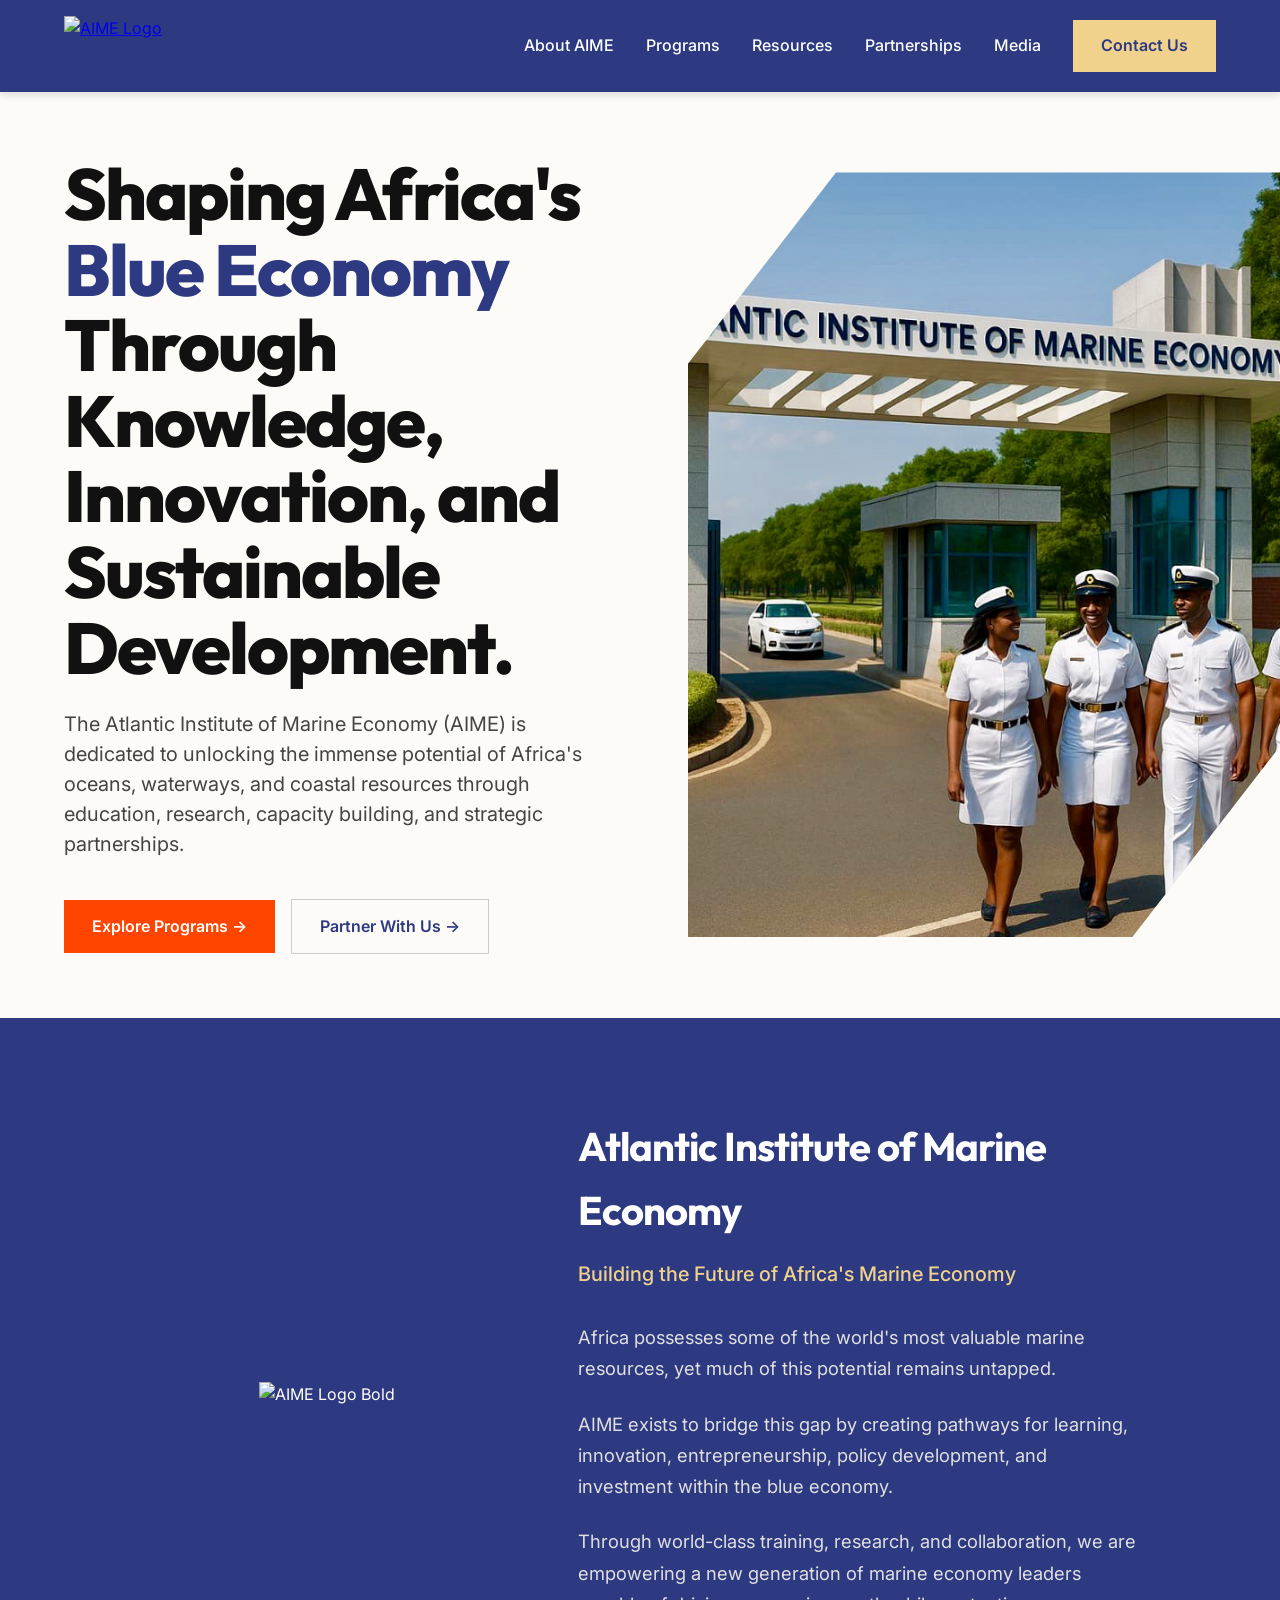
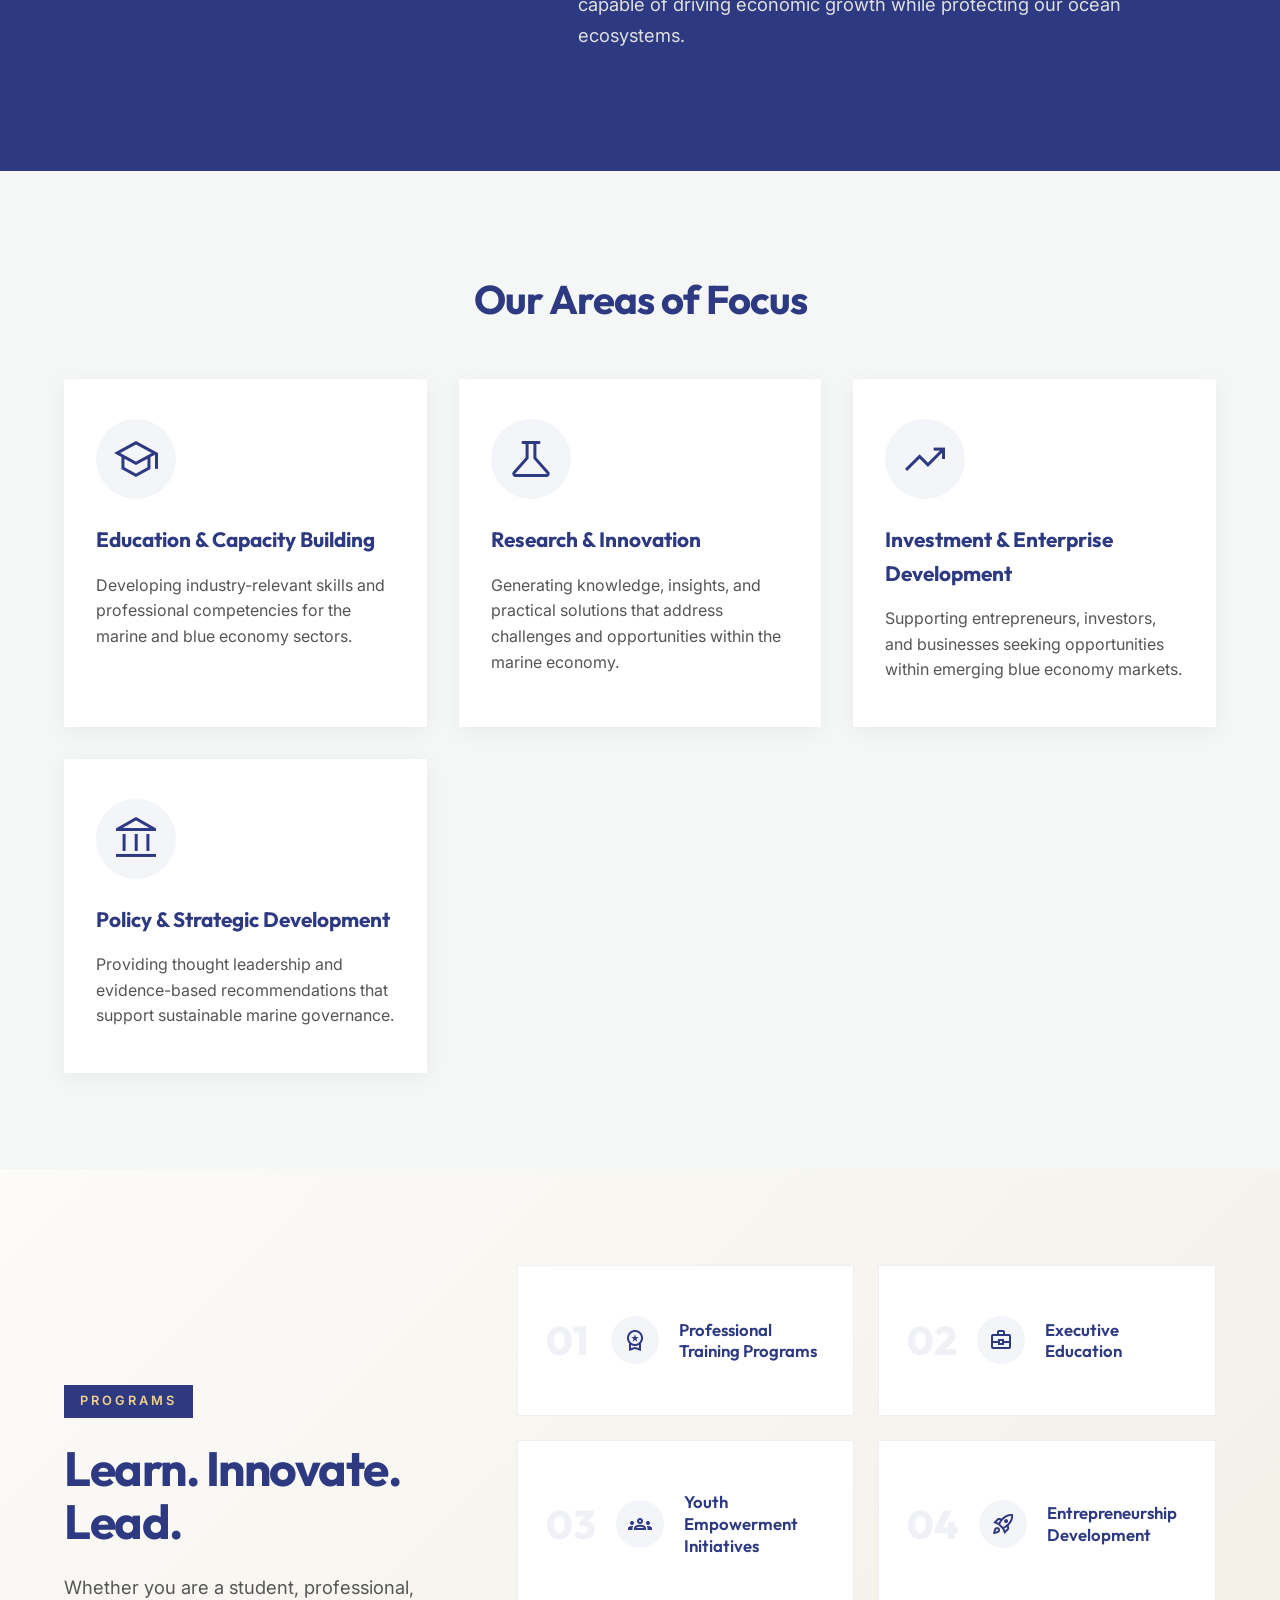
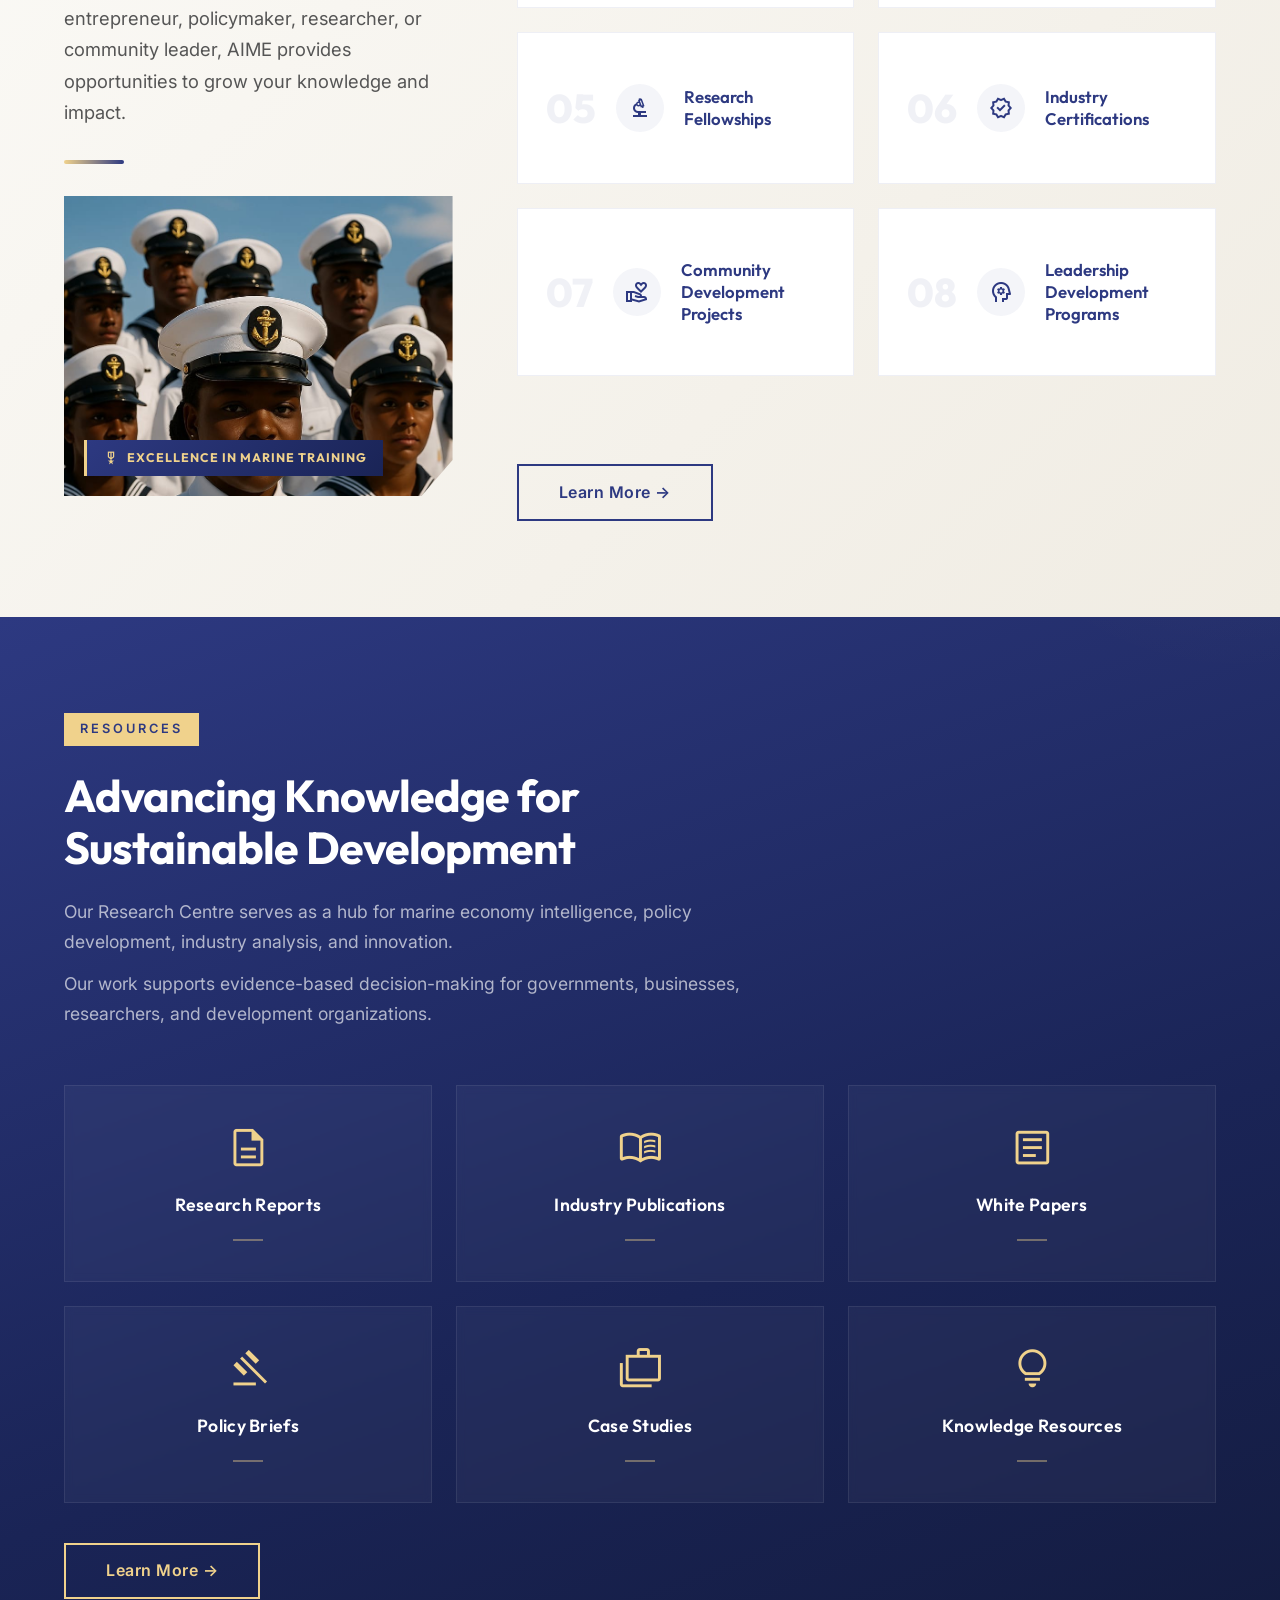
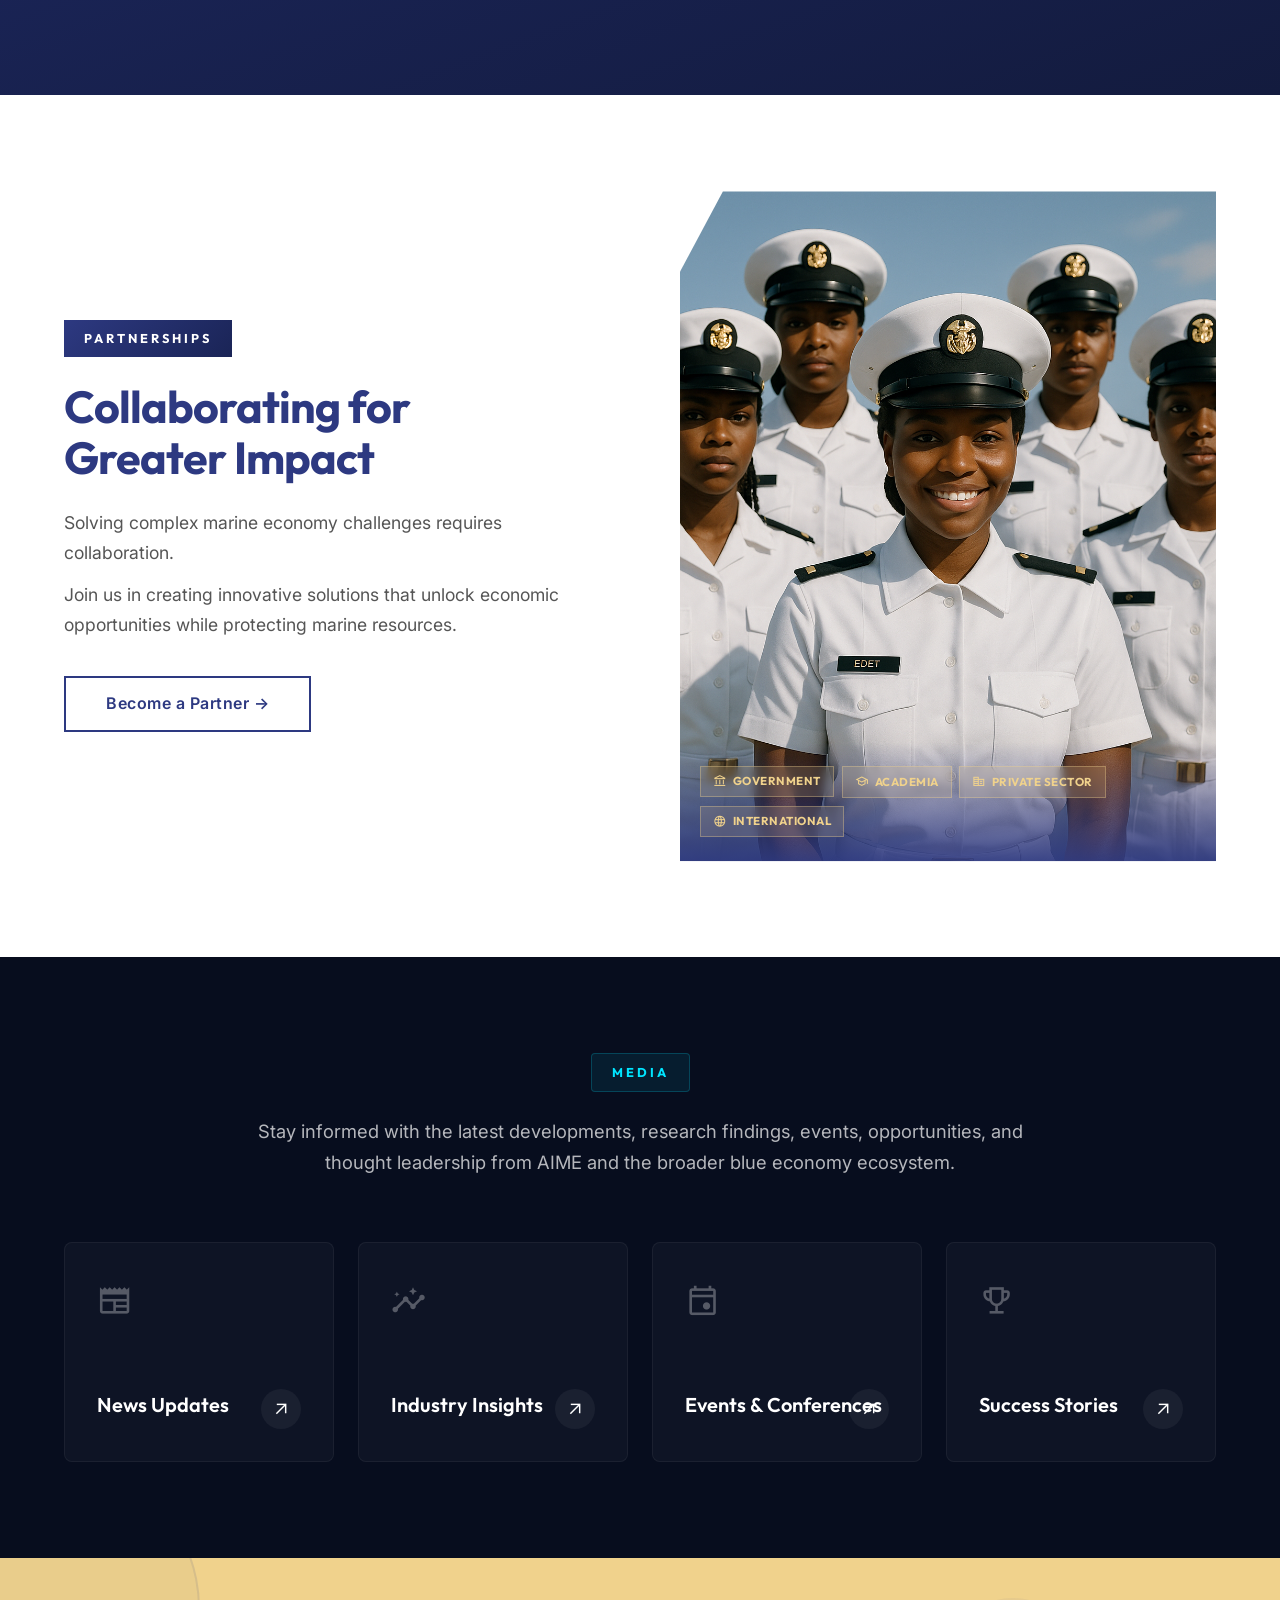
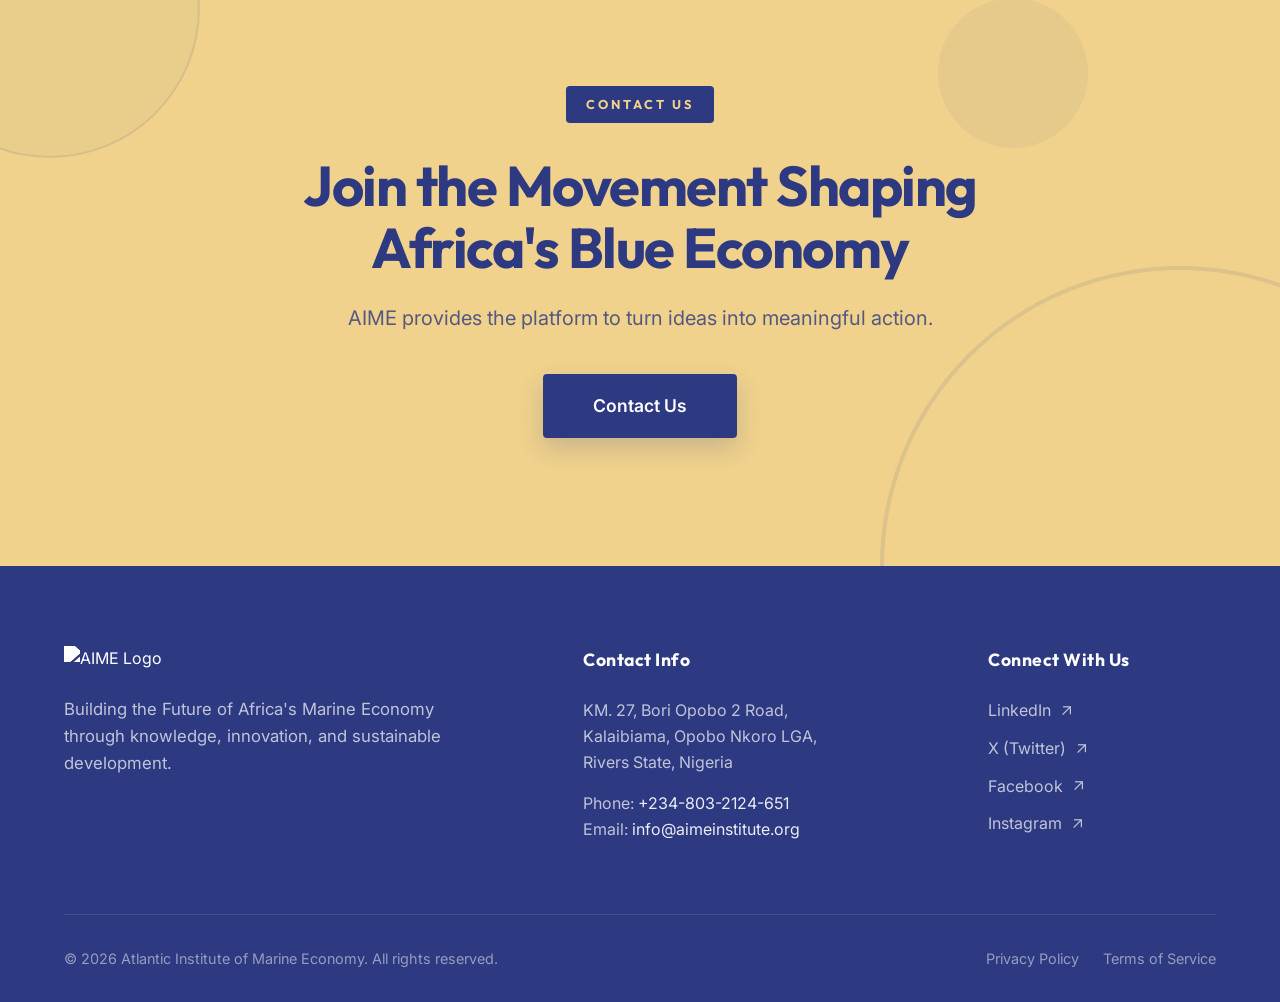
==== commit 4621e19e: "Update website assets and styling" ====
--- a/index.html
+++ b/index.html
@@ -55,7 +55,7 @@
                 </div>
             </div>
             <div class="hero-right">
-                <img src="Assets/Images/hero_ocean.png" alt="African Blue Economy Scene">
+                <img src="Assets/Images/Hero_image.jpeg" alt="Atlantic Institute of Marine Economy Campus">
             </div>
         </section>
 
@@ -120,6 +120,13 @@
                 <h2>Learn. Innovate. Lead.</h2>
                 <p>Whether you are a student, professional, entrepreneur, policymaker, researcher, or community leader, AIME provides opportunities to grow your knowledge and impact.</p>
                 <div class="programs-intro-accent"></div>
+                <div class="programs-image-wrap">
+                    <img src="Assets/Images/Programs_image.jpeg" alt="AIME Marine Training Program Students">
+                    <div class="programs-image-badge">
+                        <span class="material-symbols-outlined">military_tech</span>
+                        <span>Excellence in Marine Training</span>
+                    </div>
+                </div>
             </div>
             <div class="programs-grid">
                 <div class="program-item">
@@ -255,47 +262,14 @@
                 <a href="contact.html" class="btn partnerships-btn">Become a Partner &rarr;</a>
             </div>
             <div class="partnerships-right">
-                <div class="partner-track">
-                    <div class="partner-node">
-                        <div class="partner-dot"></div>
-                        <div class="partner-card">
-                            <span class="material-symbols-outlined">account_balance</span>
-                            <h3>Government Institutions</h3>
-                        </div>
-                    </div>
-                    <div class="partner-node">
-                        <div class="partner-dot"></div>
-                        <div class="partner-card">
-                            <span class="material-symbols-outlined">school</span>
-                            <h3>Academic Organizations</h3>
-                        </div>
-                    </div>
-                    <div class="partner-node">
-                        <div class="partner-dot"></div>
-                        <div class="partner-card">
-                            <span class="material-symbols-outlined">corporate_fare</span>
-                            <h3>Private Sector Partners</h3>
-                        </div>
-                    </div>
-                    <div class="partner-node">
-                        <div class="partner-dot"></div>
-                        <div class="partner-card">
-                            <span class="material-symbols-outlined">payments</span>
-                            <h3>Investors</h3>
-                        </div>
-                    </div>
-                    <div class="partner-node">
-                        <div class="partner-dot"></div>
-                        <div class="partner-card">
-                            <span class="material-symbols-outlined">language</span>
-                            <h3>International Organizations</h3>
-                        </div>
-                    </div>
-                    <div class="partner-node">
-                        <div class="partner-dot"></div>
-                        <div class="partner-card">
-                            <span class="material-symbols-outlined">diversity_3</span>
-                            <h3>Community Leaders</h3>
+                <div class="partnerships-image-wrap">
+                    <img src="Assets/Images/Partnerships_image.PNG" alt="AIME Partnership Leaders">
+                    <div class="partnerships-image-overlay">
+                        <div class="partnerships-partner-tags">
+                            <span class="partner-tag"><span class="material-symbols-outlined">account_balance</span> Government</span>
+                            <span class="partner-tag"><span class="material-symbols-outlined">school</span> Academia</span>
+                            <span class="partner-tag"><span class="material-symbols-outlined">corporate_fare</span> Private Sector</span>
+                            <span class="partner-tag"><span class="material-symbols-outlined">language</span> International</span>
                         </div>
                     </div>
                 </div>
@@ -360,8 +334,8 @@
             </div>
             <div class="footer-col contact-col">
                 <h4>Contact Info</h4>
-                <p>Kalaibiama, Opobo/Nkoro LGA<br>Rivers State, Nigeria</p>
-                <p class="mt-1">Phone: <a href="tel:+2348120660167">+234-81-2066-0167</a><br>Email: <a href="mailto:info@aime.org">info@aime.org</a></p>
+                <p>KM. 27, Bori Opobo 2 Road,<br>Kalaibiama, Opobo Nkoro LGA,<br>Rivers State, Nigeria</p>
+                <p class="mt-1">Phone: <a href="tel:+2348032124651">+234-803-2124-651</a><br>Email: <a href="mailto:info@aimeinstitute.org">info@aimeinstitute.org</a></p>
             </div>
             <div class="footer-col social-col">
                 <h4>Connect With Us</h4>
--- a/styles.css
+++ b/styles.css
@@ -413,6 +413,53 @@
   border-radius: 2px;
 }
 
+/* Programs Section Image */
+.programs-image-wrap {
+  position: relative;
+  margin-top: 2rem;
+  border-radius: 0;
+  overflow: hidden;
+  /* Use the same angled clip as the hero to maintain design language */
+  clip-path: polygon(0 0, 100% 0, 100% 88%, 92% 100%, 0 100%);
+  box-shadow: 0 20px 50px rgba(45, 57, 129, 0.18);
+  max-height: 300px;
+}
+
+.programs-image-wrap img {
+  width: 100%;
+  height: 300px;
+  object-fit: cover;
+  object-position: center top;
+  display: block;
+  transition: transform 0.6s ease;
+}
+
+.programs-image-wrap:hover img {
+  transform: scale(1.04);
+}
+
+.programs-image-badge {
+  position: absolute;
+  bottom: 1.25rem;
+  left: 1.25rem;
+  background: linear-gradient(135deg, var(--primary-color), #1a2456);
+  color: var(--secondary-color);
+  display: flex;
+  align-items: center;
+  gap: 0.5rem;
+  padding: 0.5rem 1rem;
+  font-family: 'Outfit', sans-serif;
+  font-size: 0.78rem;
+  font-weight: 700;
+  letter-spacing: 1px;
+  text-transform: uppercase;
+  border-left: 3px solid var(--secondary-color);
+}
+
+.programs-image-badge .material-symbols-outlined {
+  font-size: 1rem;
+}
+
 .programs-grid {
   display: grid;
   grid-template-columns: 1fr 1fr;
@@ -506,7 +553,7 @@
 }
 
 .programs-cta {
-  grid-column: 1 / -1;
+  grid-column: 2 / 3;
   display: flex;
   justify-content: flex-start;
   margin-top: 1.5rem;
@@ -726,104 +773,69 @@
   box-shadow: 0 6px 20px rgba(45, 57, 129, 0.25);
 }
 
-.partnerships-right {
-  display: flex;
-  justify-content: center;
-}
-
-.partner-track {
+/* --- Partnerships Image --- */
+.partnerships-image-wrap {
   position: relative;
-  padding-left: 30px;
-  display: flex;
-  flex-direction: column;
-  gap: 0;
-}
-
-/* Vertical connector line */
-.partner-track::before {
-  content: '';
+  width: 100%;
+  overflow: hidden;
+  /* Mirrored clip-path echoes the hero section's diagonal geometry */
+  clip-path: polygon(8% 0%, 100% 0%, 100% 100%, 0% 100%, 0% 12%);
+  box-shadow: 0 24px 60px rgba(45, 57, 129, 0.2);
+  aspect-ratio: 4 / 5;
+}
+
+.partnerships-image-wrap img {
+  width: 100%;
+  height: 100%;
+  object-fit: cover;
+  object-position: center top;
+  display: block;
+  transition: transform 0.6s ease;
+}
+
+.partnerships-image-wrap:hover img {
+  transform: scale(1.04);
+}
+
+.partnerships-image-overlay {
   position: absolute;
-  left: 9px;
-  top: 20px;
-  bottom: 20px;
-  width: 2px;
-  background: linear-gradient(180deg, var(--secondary-color), var(--primary-color), var(--secondary-color));
-  opacity: 0.3;
-}
-
-.partner-node {
-  position: relative;
-  display: flex;
-  align-items: center;
-  gap: 0;
-}
-
-.partner-dot {
-  position: absolute;
-  left: -30px;
-  width: 20px;
-  height: 20px;
-  display: flex;
-  align-items: center;
-  justify-content: center;
-  z-index: 1;
-}
-
-.partner-dot::before {
-  content: '';
-  width: 10px;
-  height: 10px;
-  background: var(--secondary-color);
-  border-radius: 50%;
-  border: 2px solid #ffffff;
-  box-shadow: 0 0 0 3px rgba(240, 210, 140, 0.2);
-  transition: all 0.35s ease;
-}
-
-.partner-node:hover .partner-dot::before {
-  width: 14px;
-  height: 14px;
-  box-shadow: 0 0 0 5px rgba(240, 210, 140, 0.3);
-  background: var(--primary-color);
-}
-
-.partner-card {
-  display: flex;
-  align-items: center;
-  gap: 1rem;
-  padding: 1.25rem 1.75rem;
-  background: #fafafa;
-  border: 1px solid rgba(45, 57, 129, 0.06);
-  border-left: 3px solid transparent;
-  width: 100%;
-  min-width: 300px;
-  transition: all 0.35s cubic-bezier(0.25, 0.46, 0.45, 0.94);
-}
-
-.partner-card .material-symbols-outlined {
-  font-size: 1.6rem;
-  color: var(--primary-color);
-  opacity: 0.5;
-  transition: all 0.35s ease;
-}
-
-.partner-card h3 {
-  font-size: 1.05rem;
-  font-weight: 600;
-  color: var(--primary-color);
-  margin-bottom: 0;
-}
-
-.partner-node:hover .partner-card {
-  background: #ffffff;
-  border-left-color: var(--secondary-color);
-  transform: translateX(6px);
-  box-shadow: 0 6px 24px rgba(45, 57, 129, 0.08);
-}
-
-.partner-node:hover .partner-card .material-symbols-outlined {
-  opacity: 1;
+  bottom: 0;
+  left: 0;
+  right: 0;
+  padding: 1.5rem 1.25rem;
+  background: linear-gradient(to top, rgba(45, 57, 129, 0.92) 0%, transparent 100%);
+}
+
+.partnerships-partner-tags {
+  display: flex;
+  flex-wrap: wrap;
+  gap: 0.5rem;
+}
+
+.partner-tag {
+  display: inline-flex;
+  align-items: center;
+  gap: 0.35rem;
+  background: rgba(240, 210, 140, 0.15);
+  border: 1px solid rgba(240, 210, 140, 0.35);
   color: var(--secondary-color);
+  font-family: 'Outfit', sans-serif;
+  font-size: 0.72rem;
+  font-weight: 700;
+  letter-spacing: 0.5px;
+  text-transform: uppercase;
+  padding: 0.35rem 0.75rem;
+  backdrop-filter: blur(4px);
+  transition: all 0.3s ease;
+}
+
+.partner-tag:hover {
+  background: rgba(240, 210, 140, 0.3);
+  border-color: var(--secondary-color);
+}
+
+.partner-tag .material-symbols-outlined {
+  font-size: 0.85rem;
 }
 
 /* --- Media Section --- */
@@ -1177,13 +1189,21 @@
   }
 
   .programs {
-    grid-template-columns: 1fr;
+    display: flex;
+    flex-direction: column;
     gap: 2.5rem;
   }
 
   .programs-intro {
     position: relative;
     top: auto;
+    order: 1;
+  }
+
+  /* Hide the image on mobile — it sits inside .programs-intro and
+     would interrupt the heading → list → CTA reading order */
+  .programs-image-wrap {
+    display: none;
   }
 
   .programs-intro h2 {
@@ -1192,6 +1212,13 @@
 
   .programs-grid {
     grid-template-columns: 1fr;
+    order: 2;
+  }
+
+  .programs-cta {
+    order: 3;
+    /* Reset the desktop grid-column value — not needed in flex context */
+    grid-column: unset;
   }
 
   .resources-header h2 {
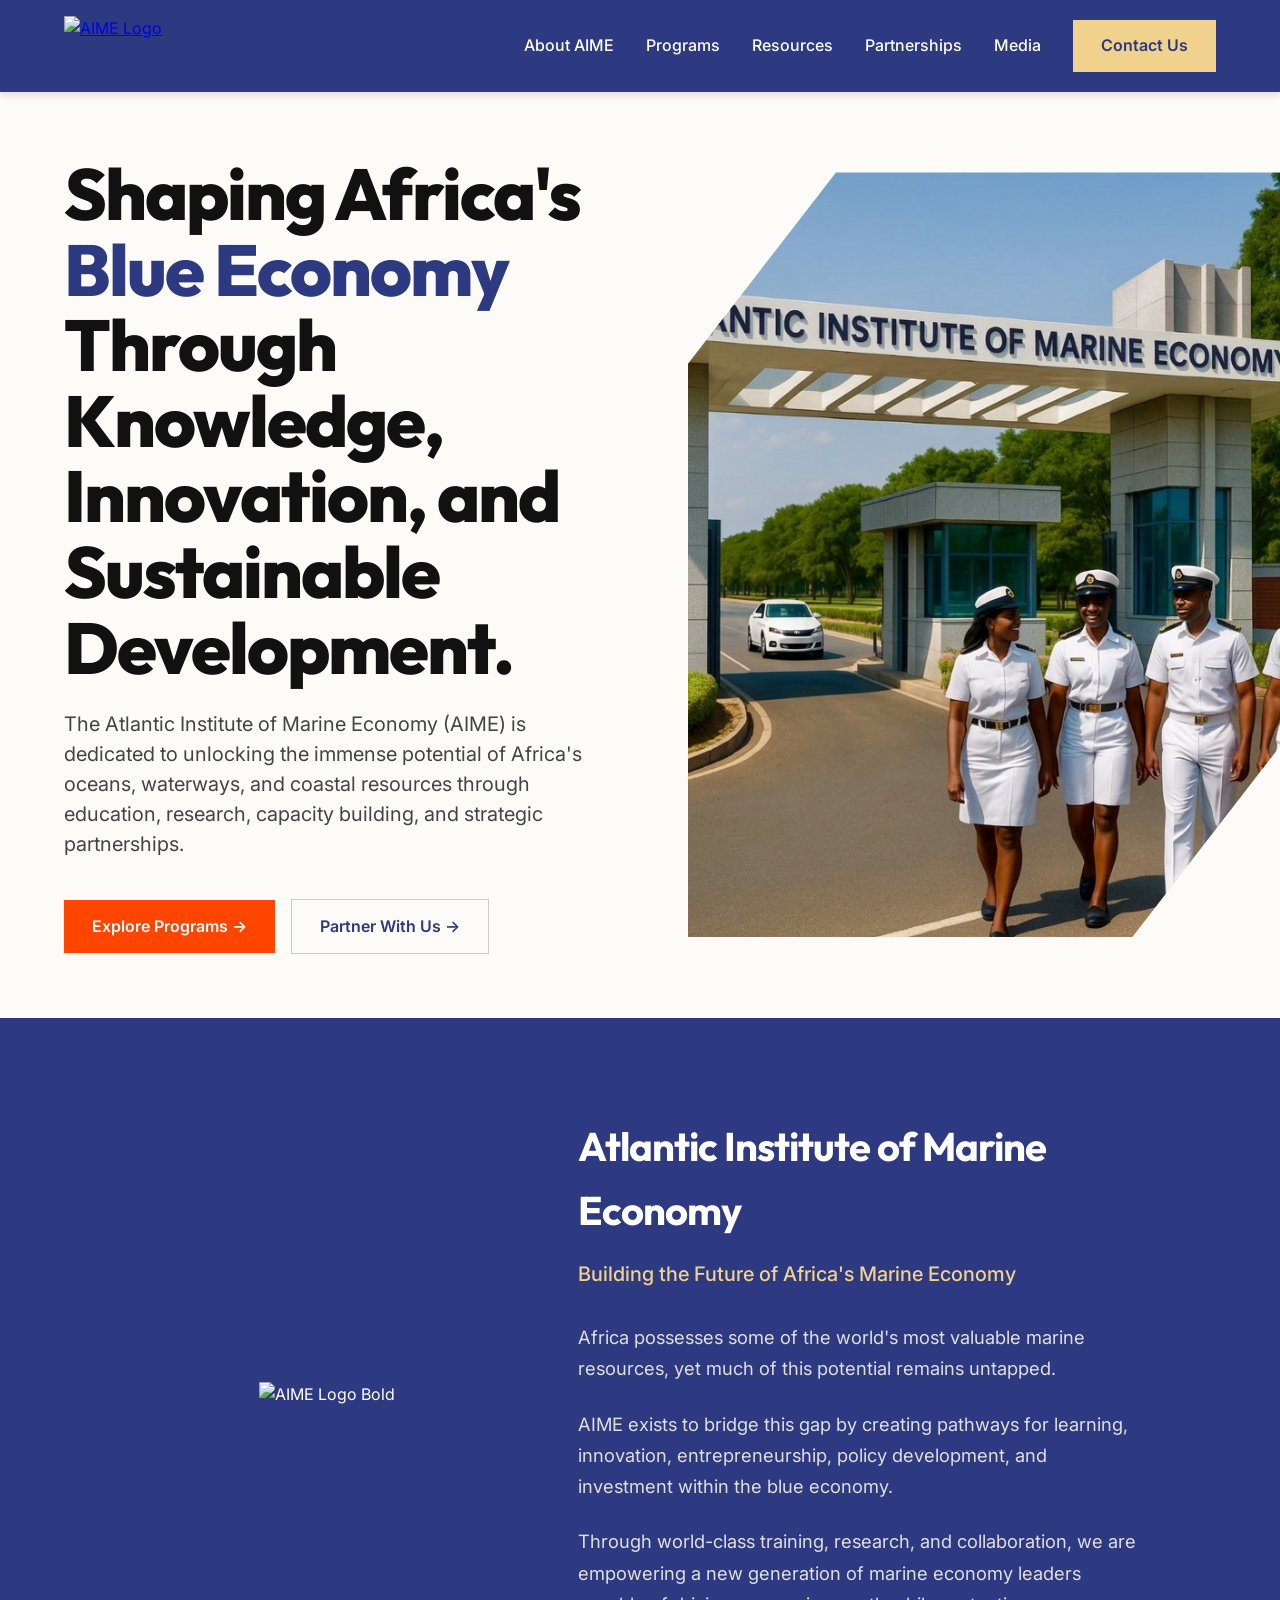
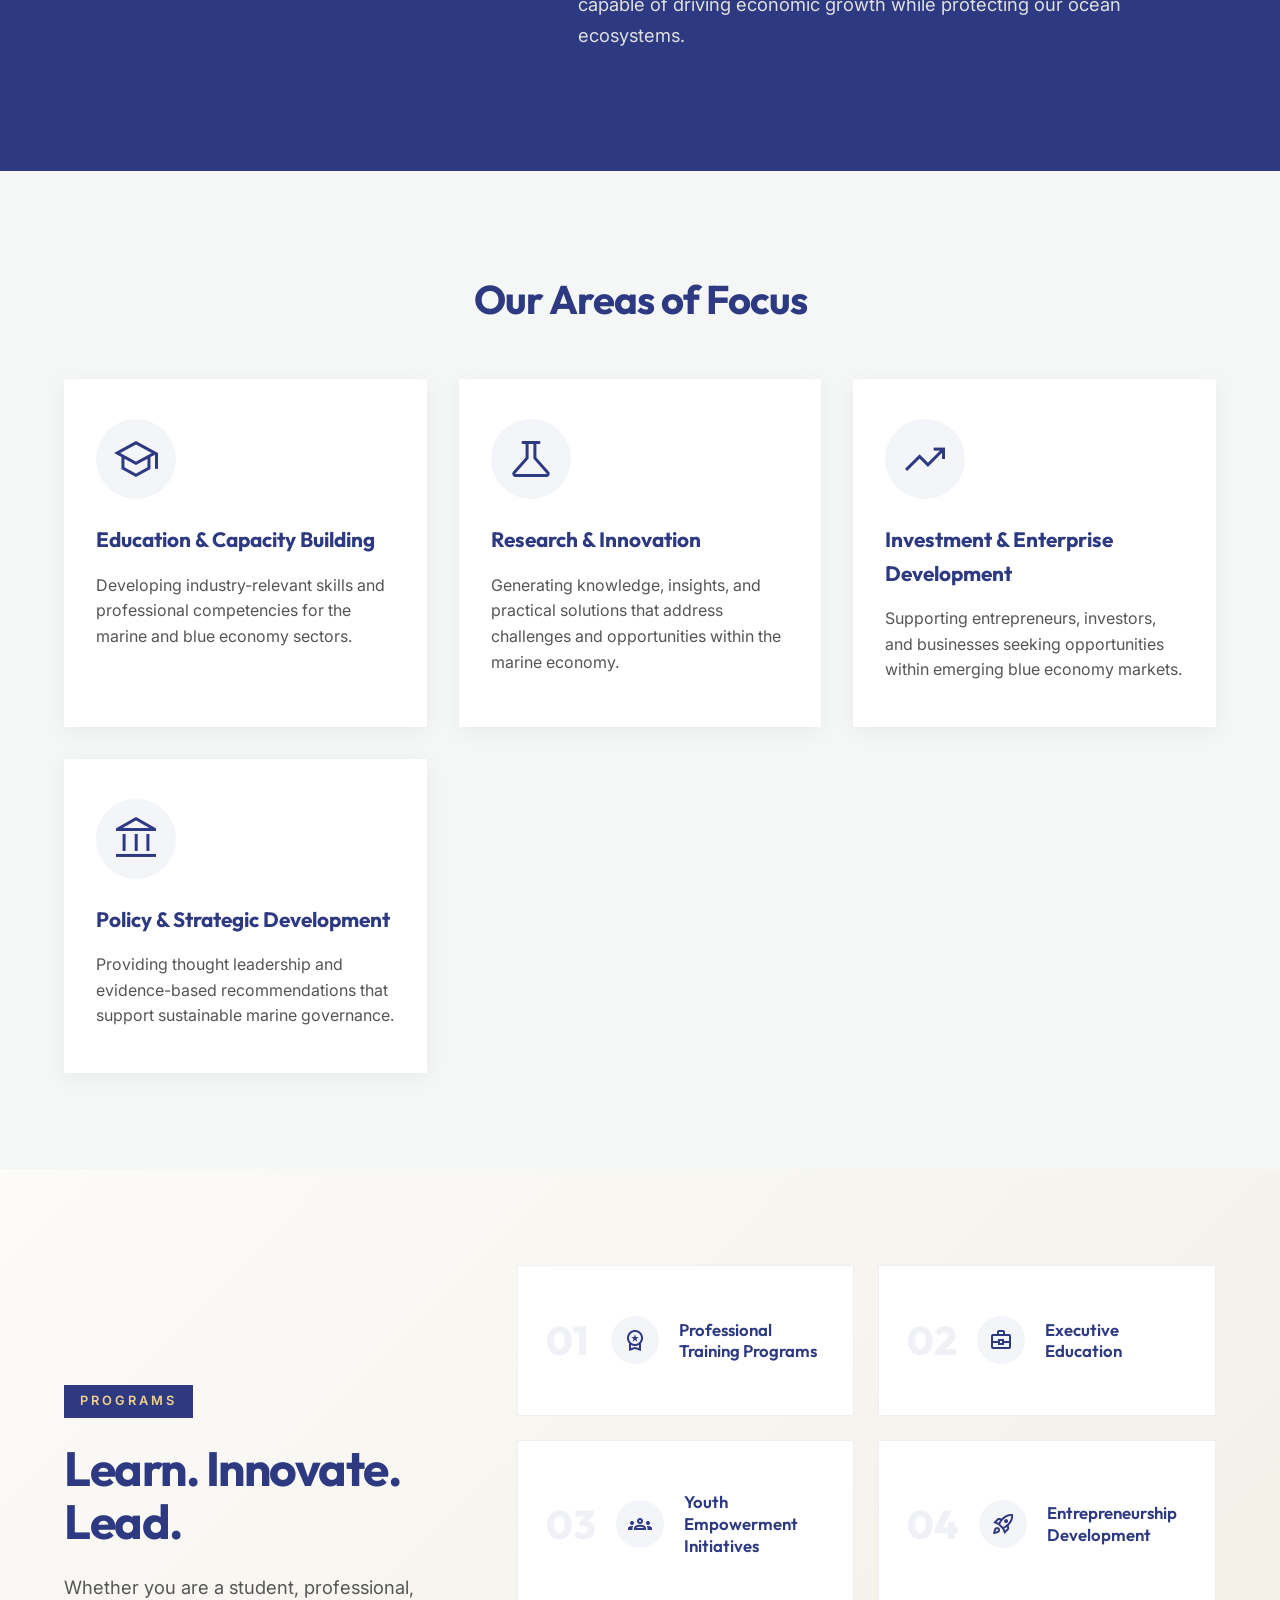
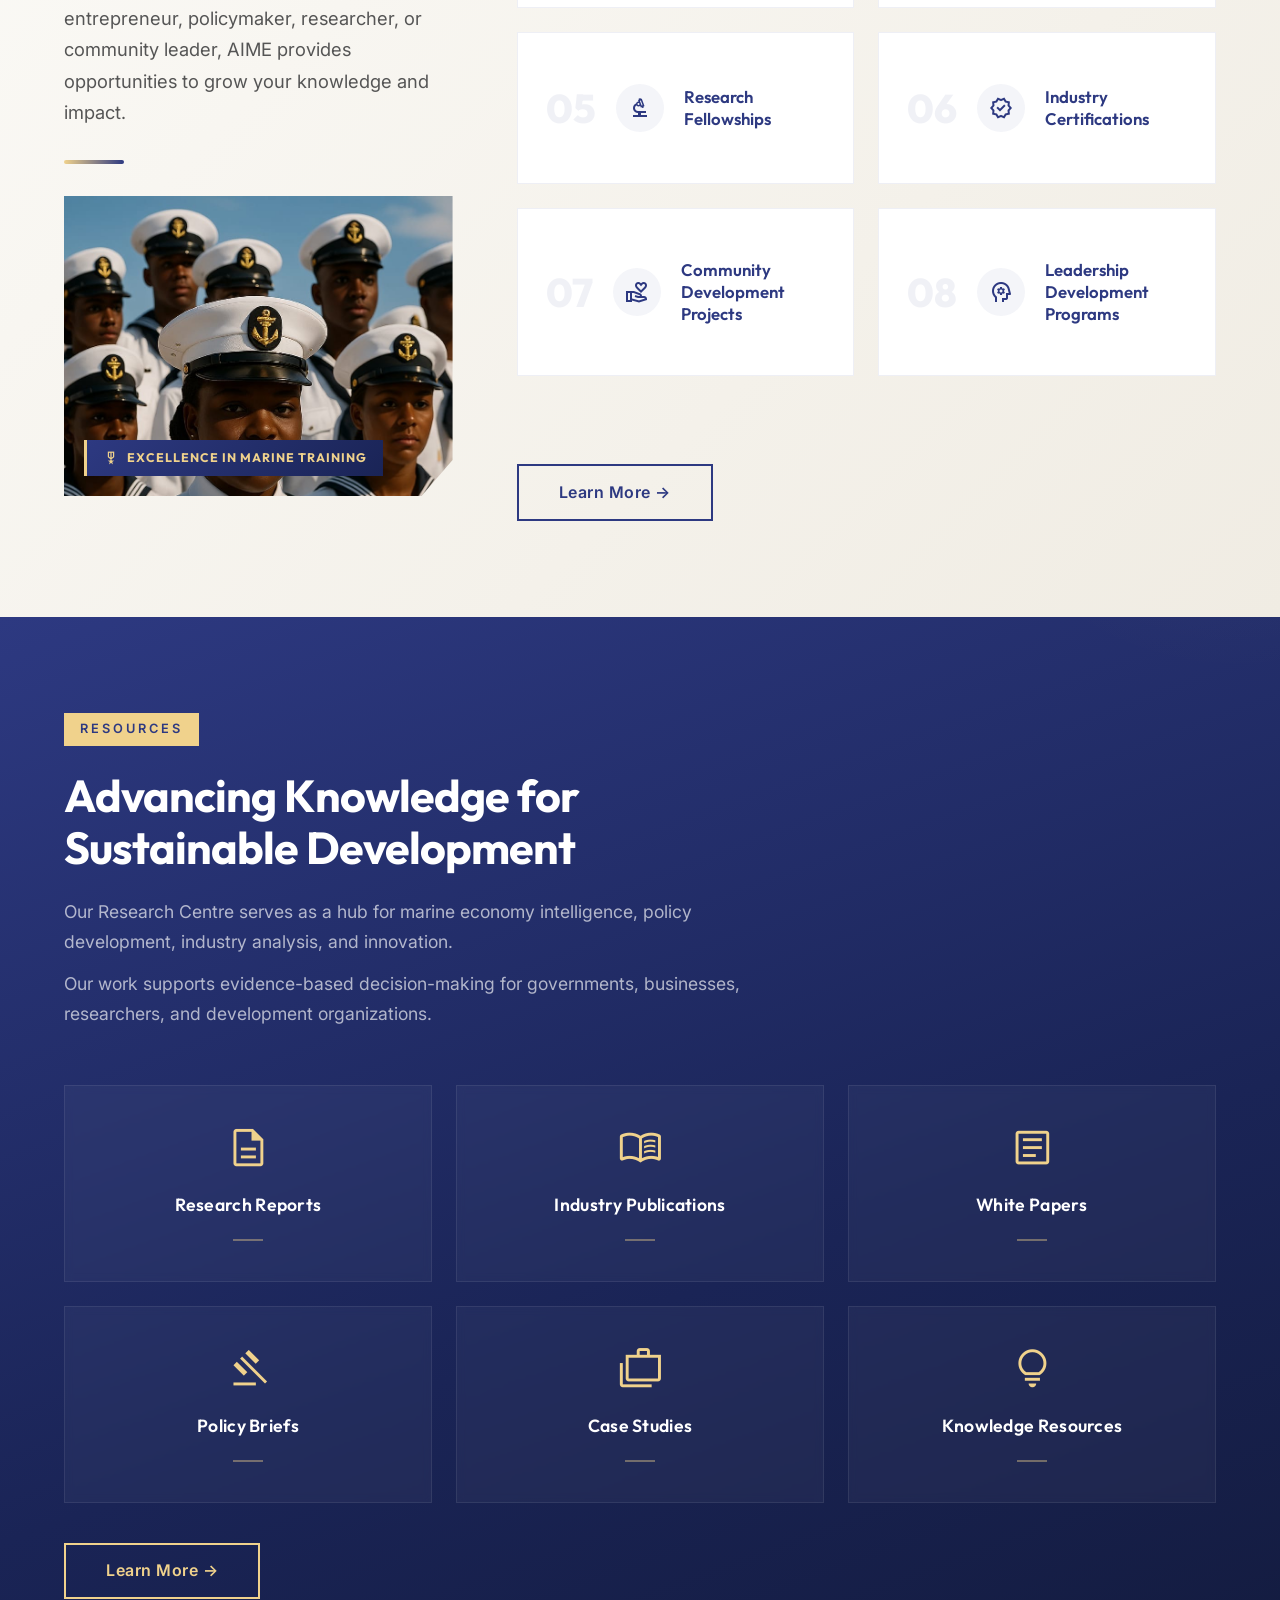
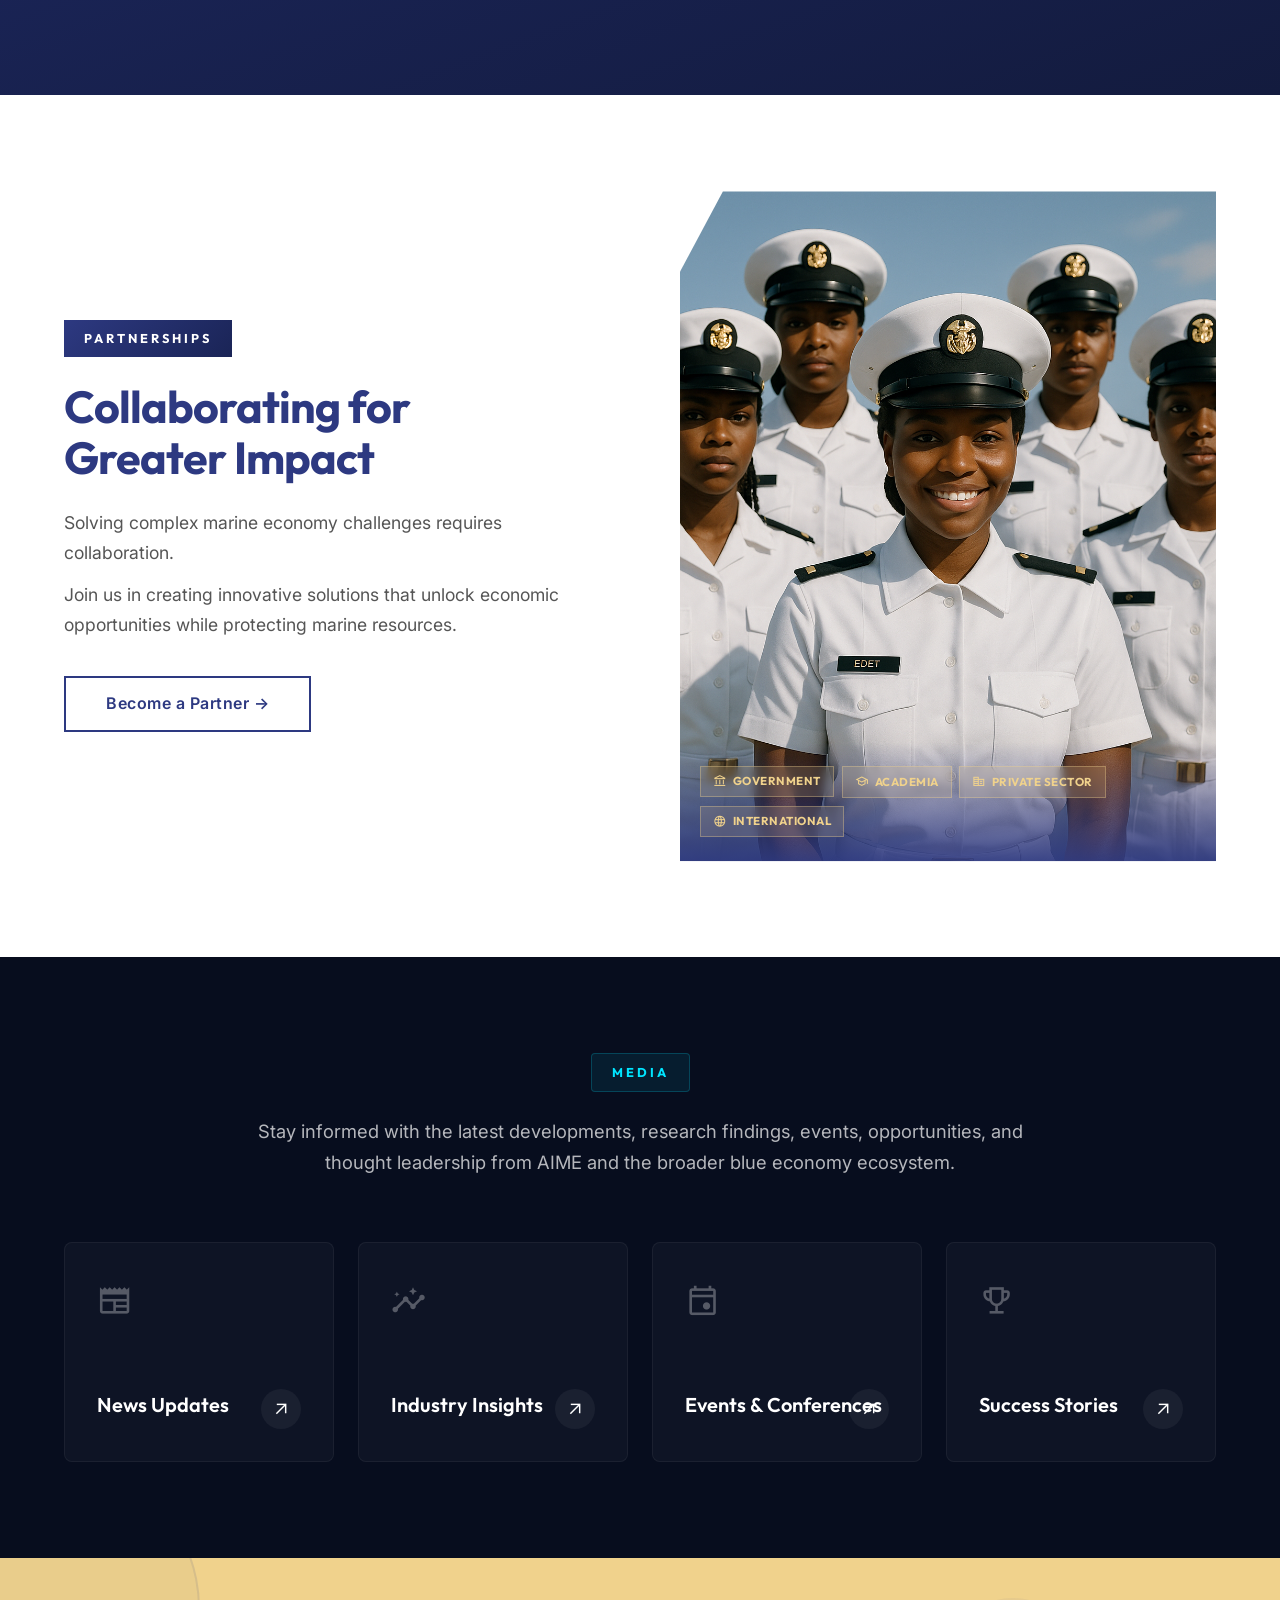
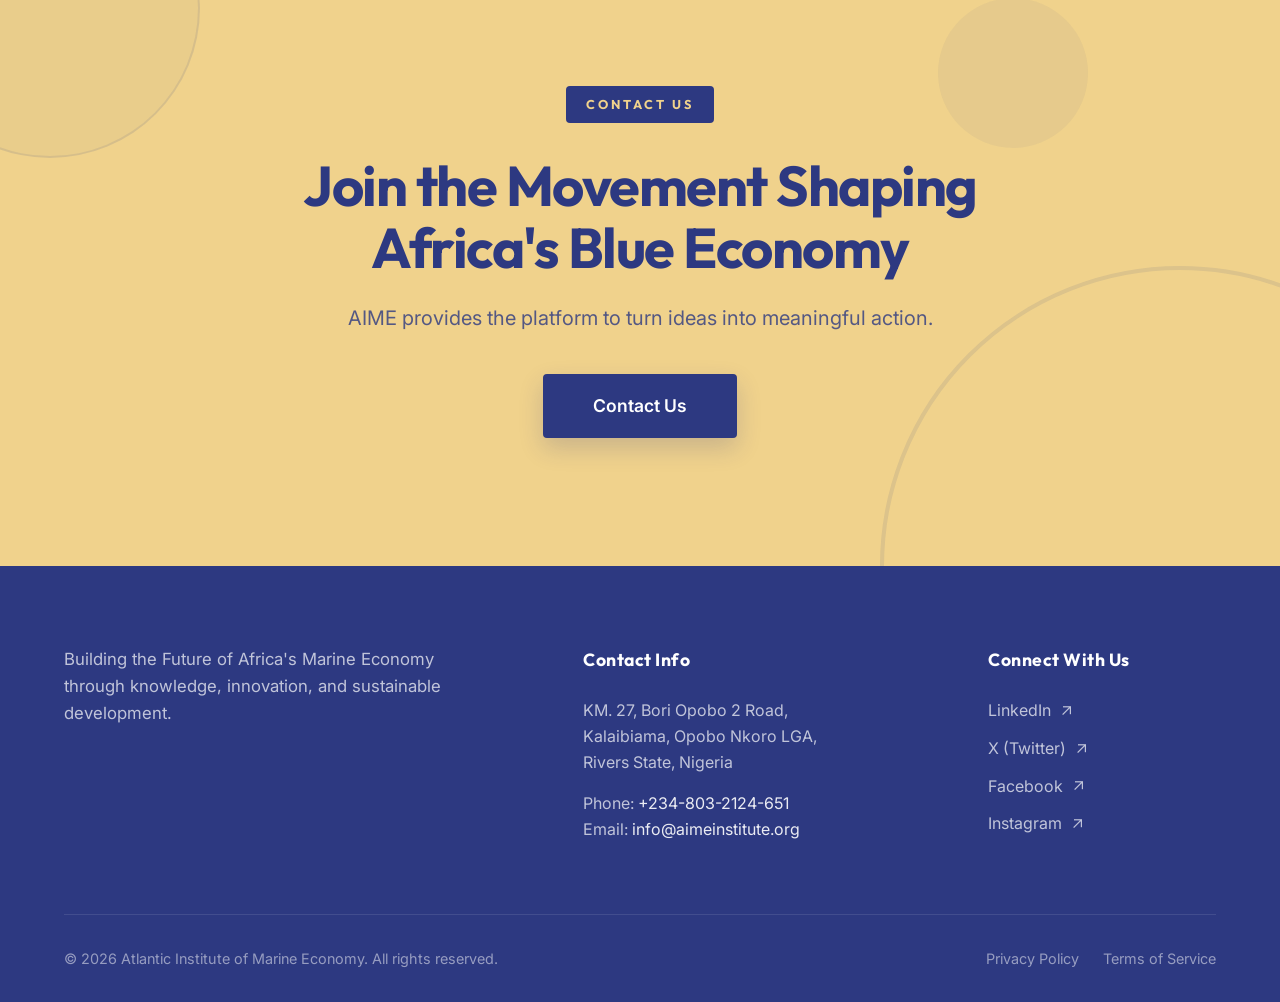
==== commit 8599bdea: "feat: Add About page and update images" ====
--- a/index.html
+++ b/index.html
@@ -30,7 +30,7 @@
         <div class="nav-container">
             <nav>
                 <ul>
-                    <li><a href="#about">About AIME</a></li>
+                    <li><a href="about.html">About AIME</a></li>
                     <li><a href="#programs">Programs</a></li>
                     <li><a href="#resources">Resources</a></li>
                     <li><a href="#partnerships">Partnerships</a></li>
@@ -55,7 +55,7 @@
                 </div>
             </div>
             <div class="hero-right">
-                <img src="Assets/Images/Hero_image.jpeg" alt="Atlantic Institute of Marine Economy Campus">
+                <img src="Assets/Images/Hero Image 4k.png" alt="Atlantic Institute of Marine Economy Campus">
             </div>
         </section>
 
@@ -329,7 +329,7 @@
     <footer class="site-footer">
         <div class="footer-content">
             <div class="footer-col info-col">
-                <img src="Assets/Images/AIME LOGO.png" alt="AIME Logo" class="footer-logo">
+
                 <p>Building the Future of Africa's Marine Economy through knowledge, innovation, and sustainable development.</p>
             </div>
             <div class="footer-col contact-col">
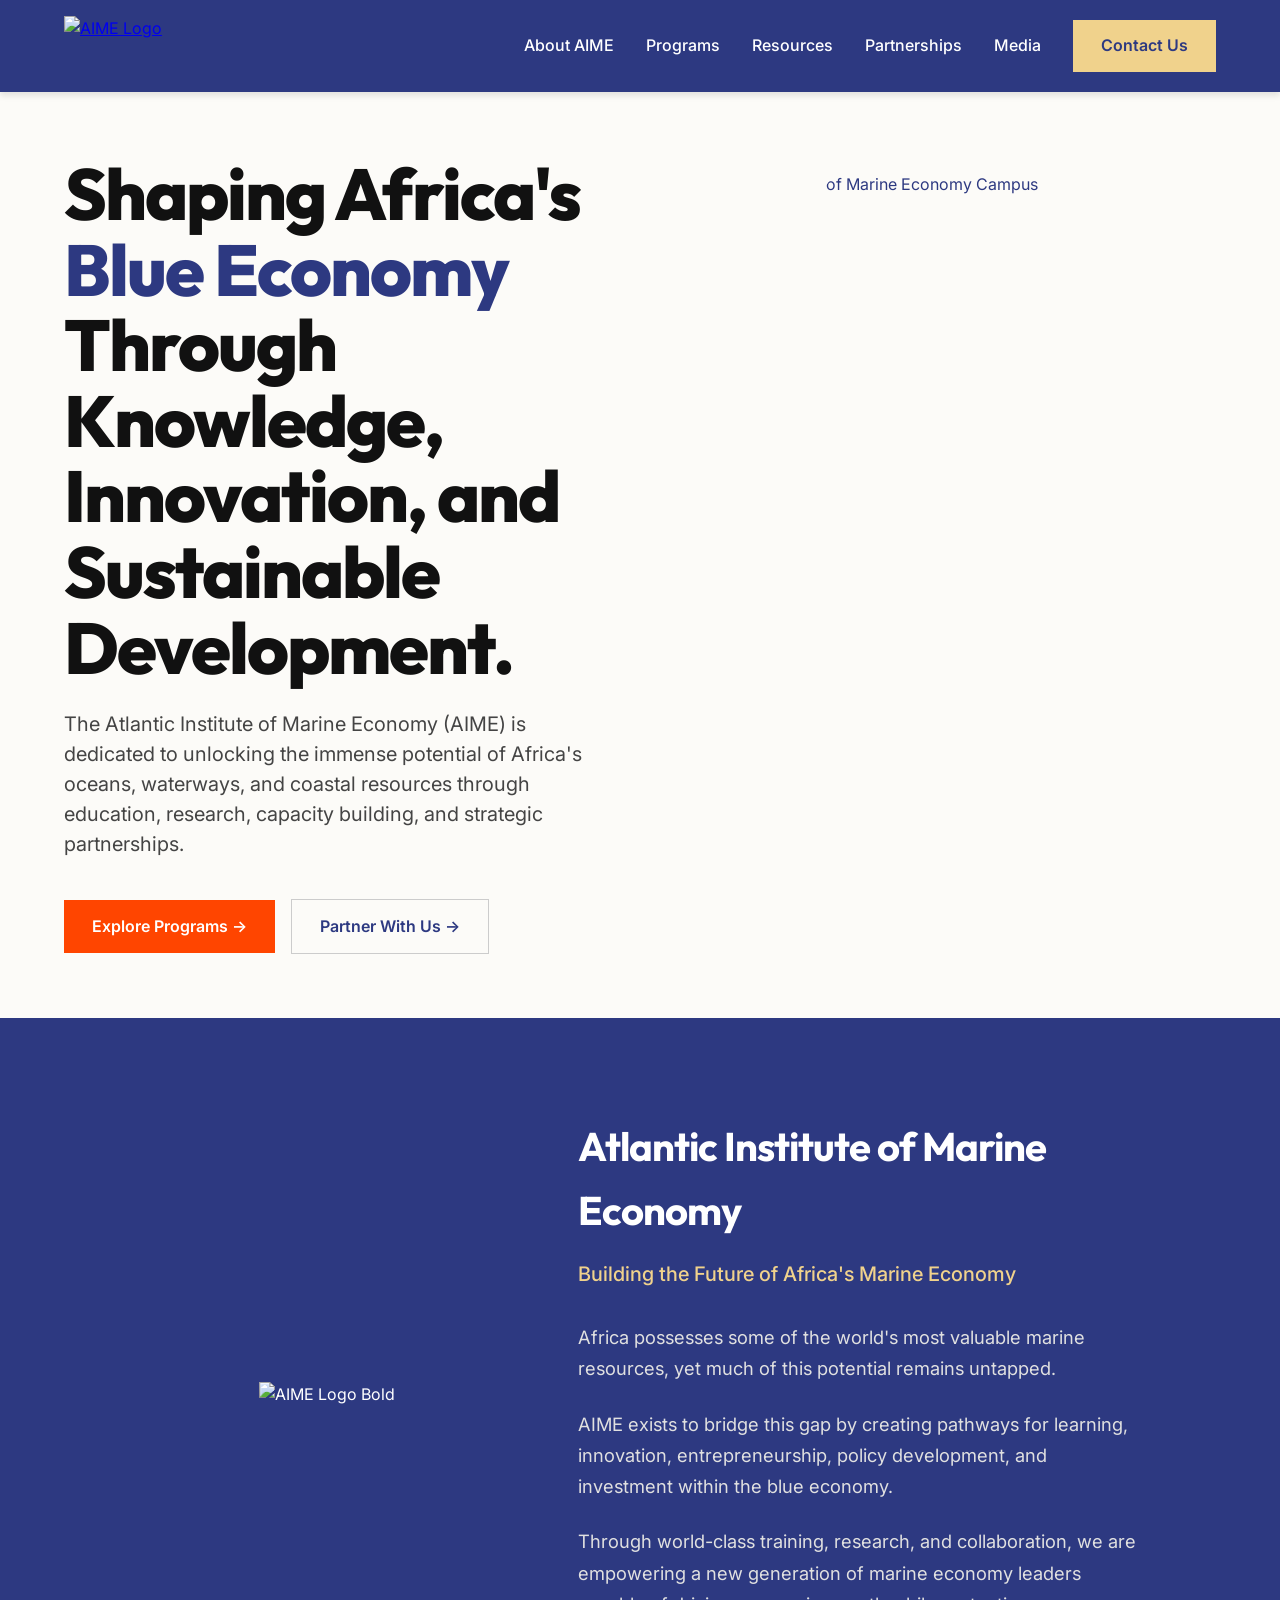
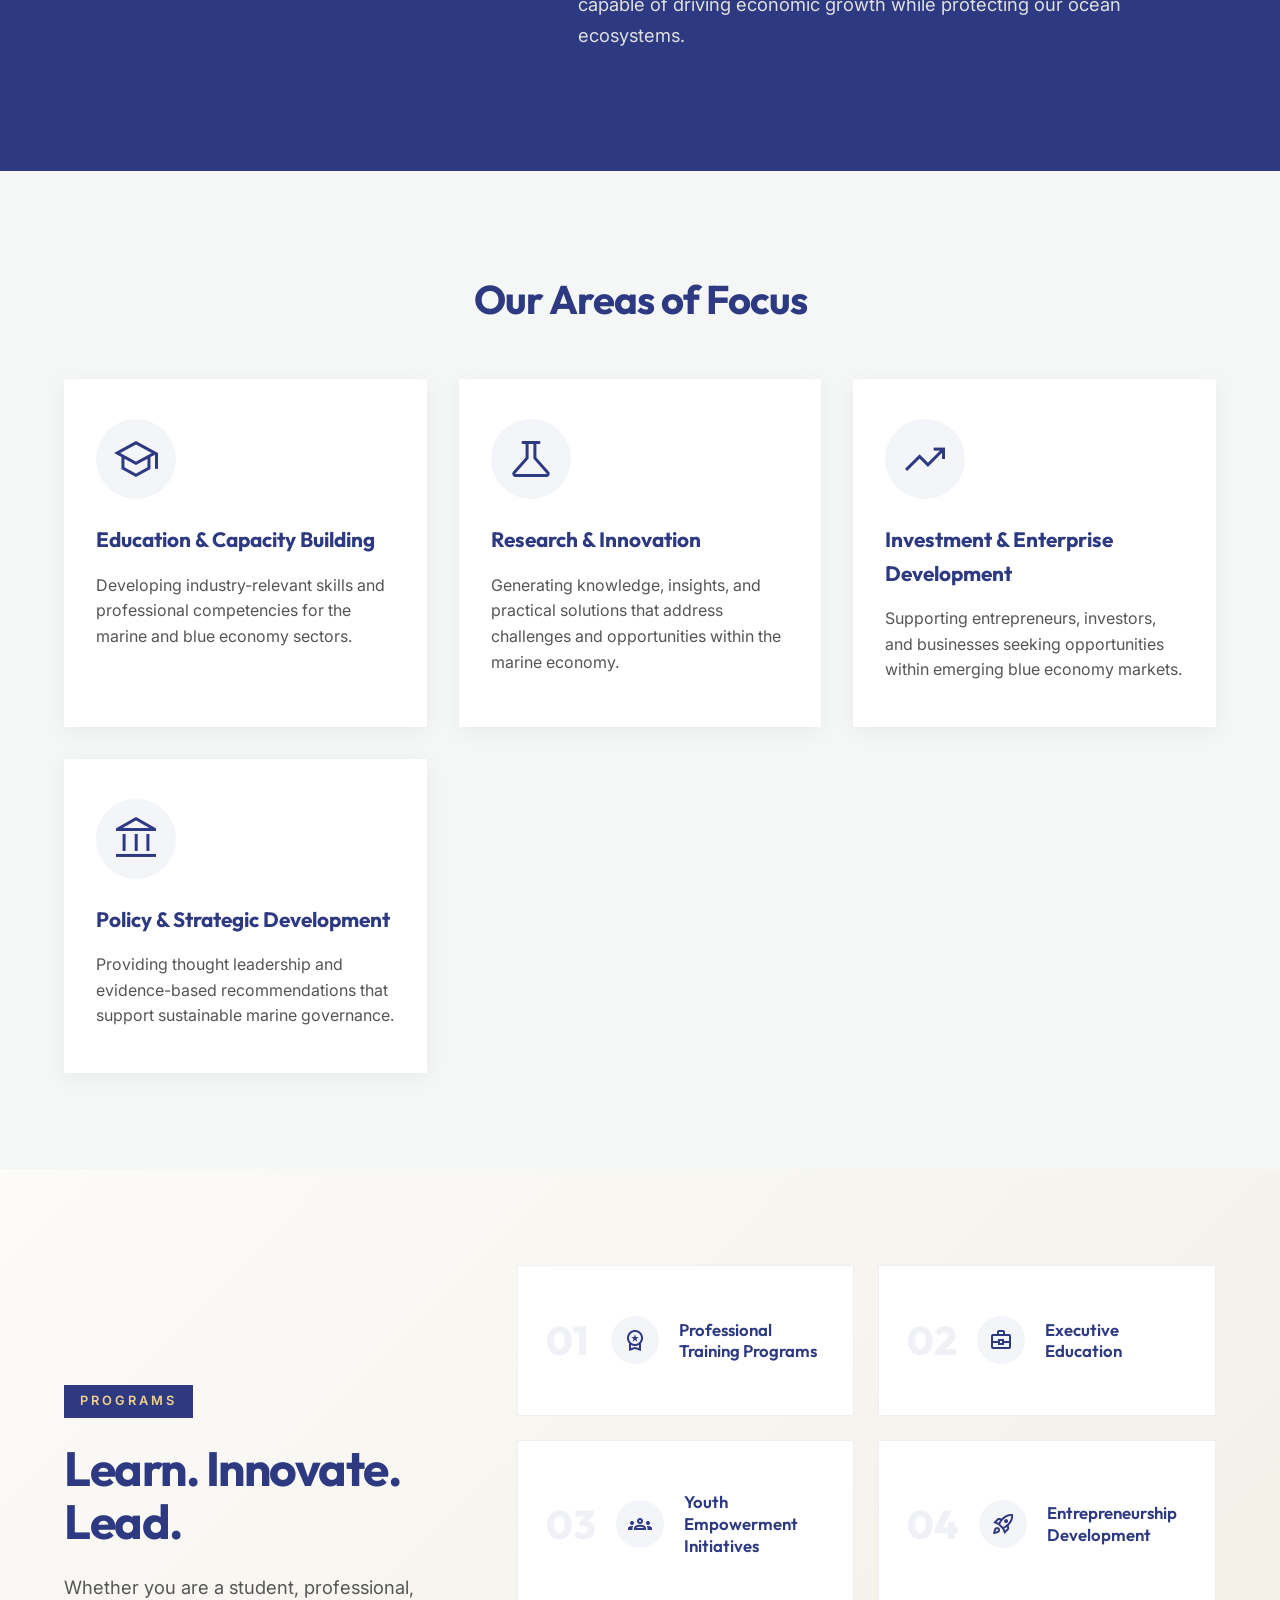
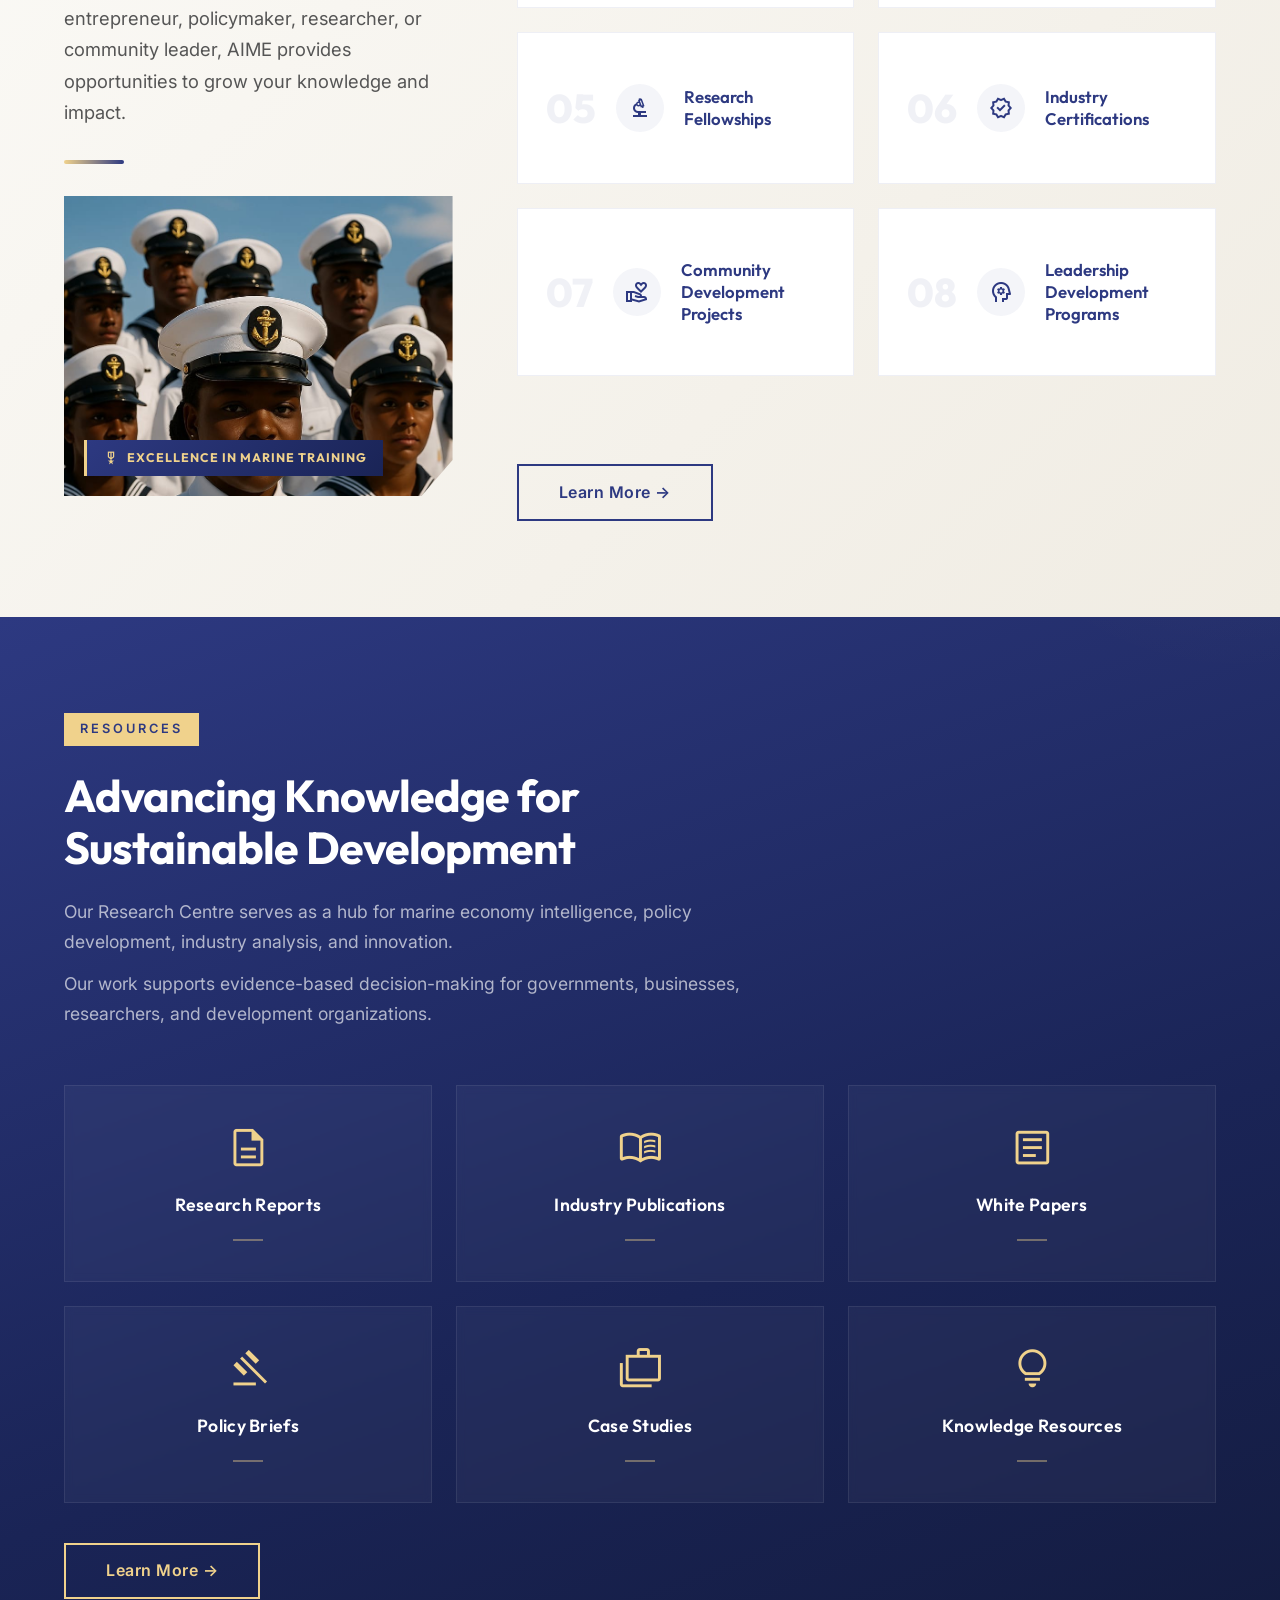
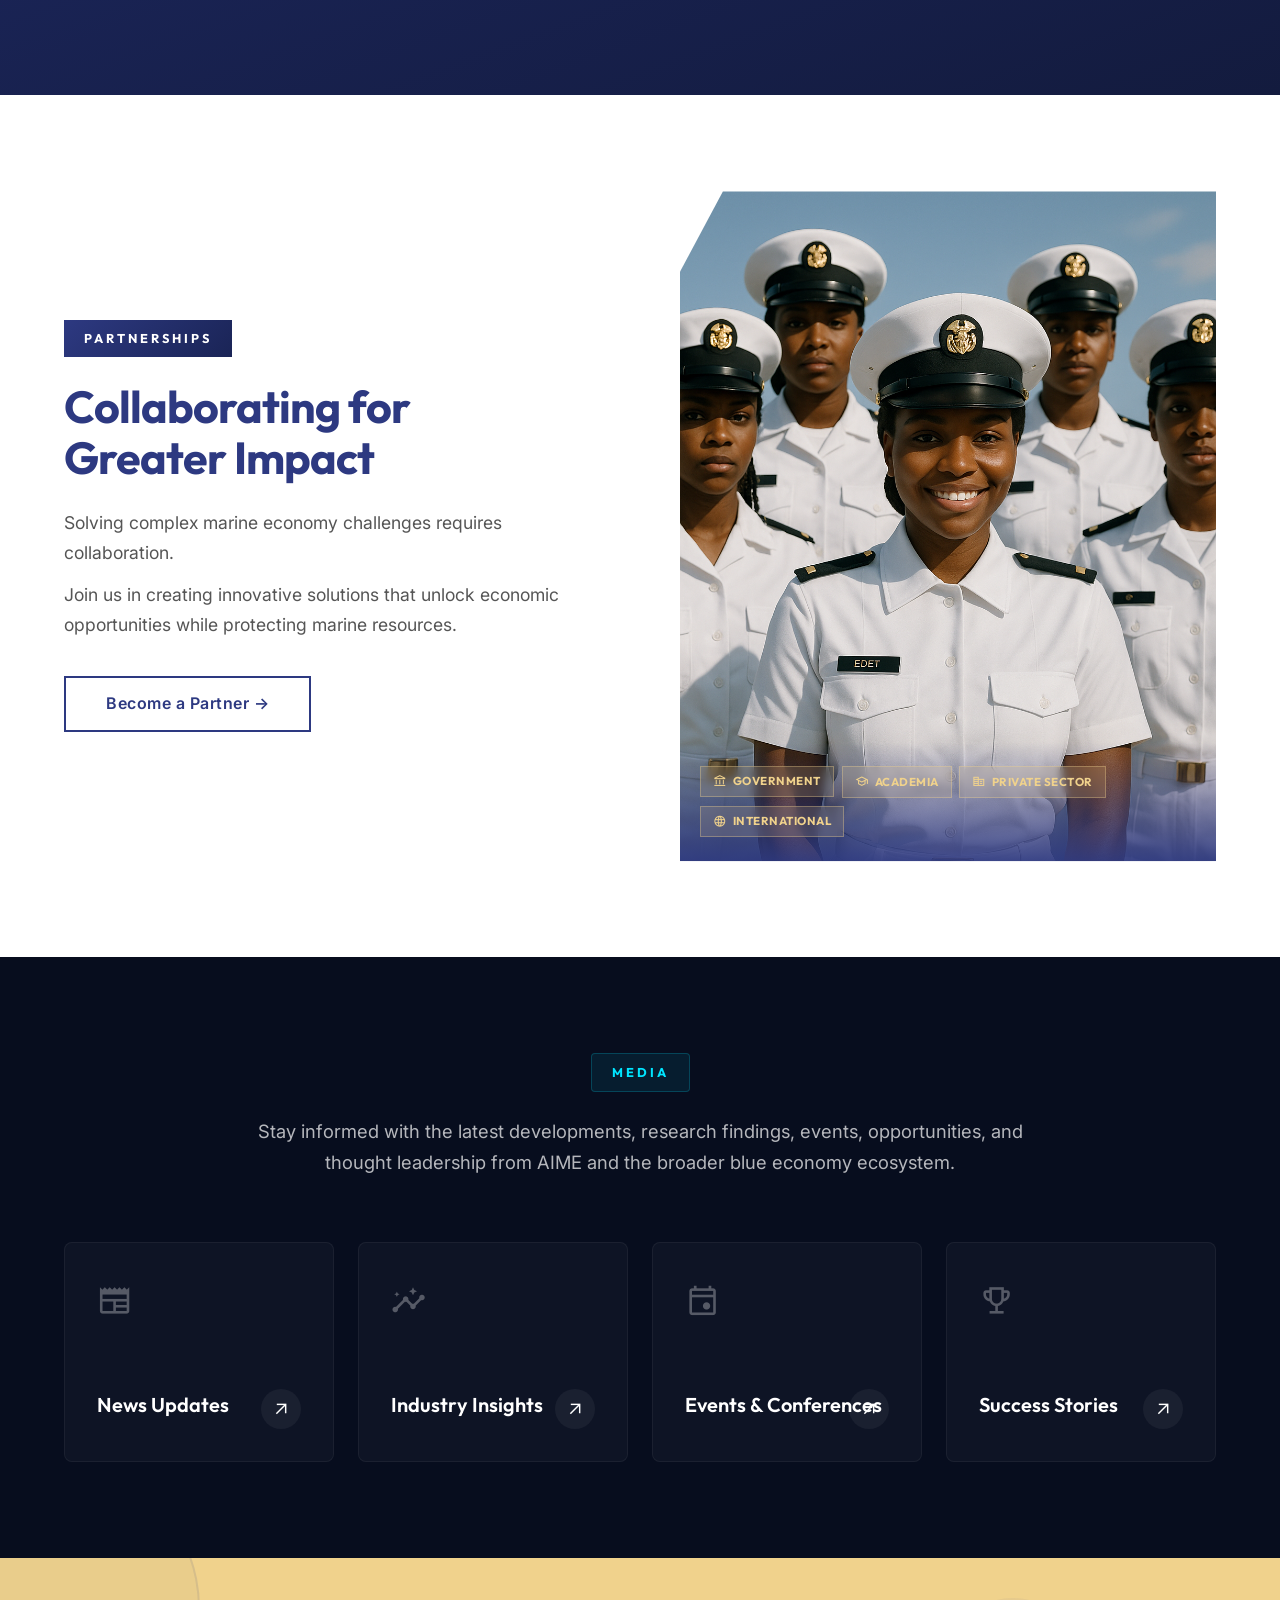
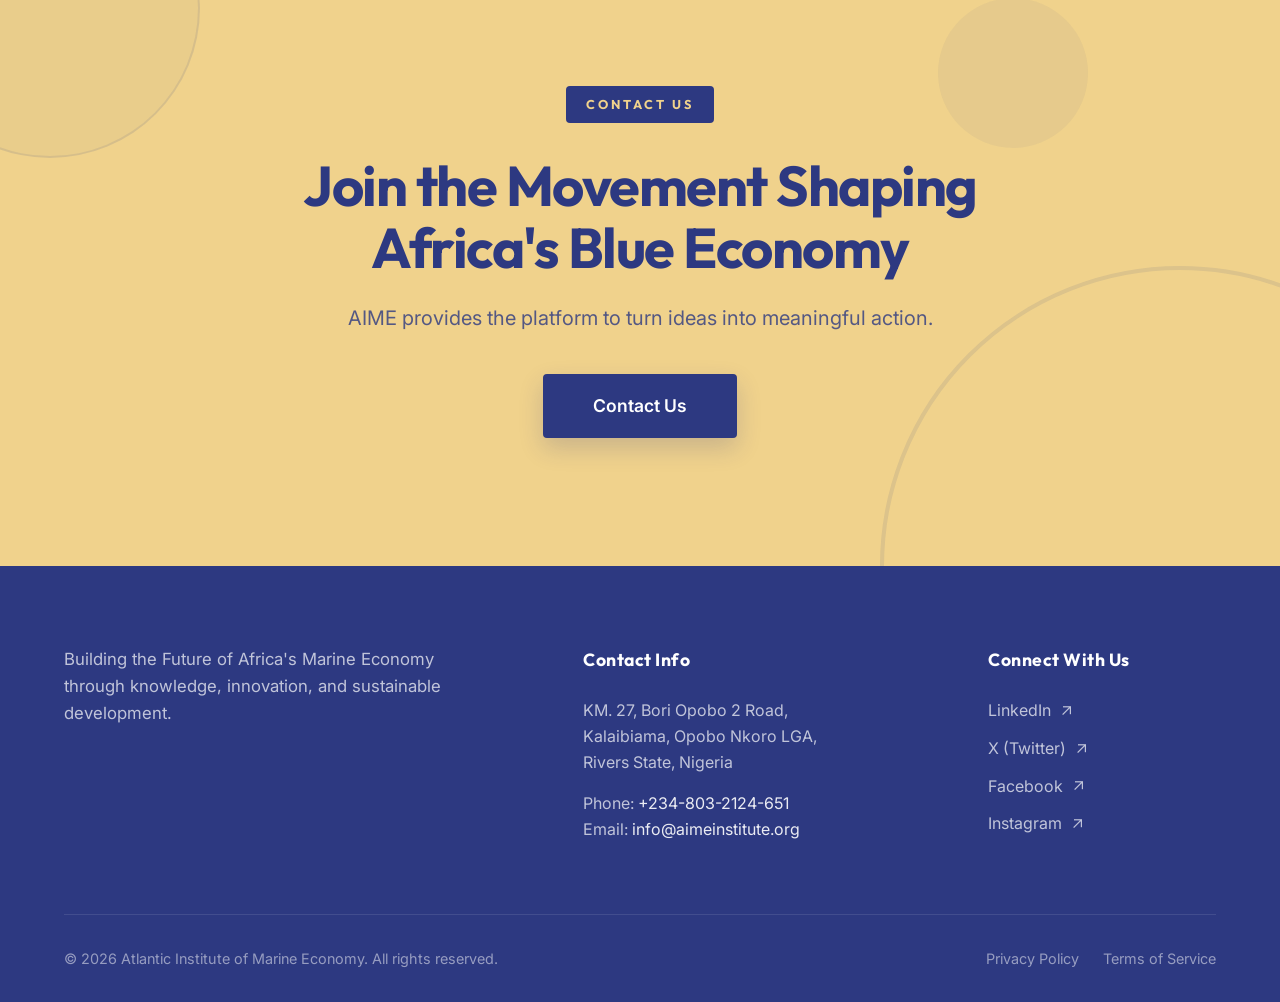
==== commit 99dbd048: "Update hero image and milestone text" ====
--- a/index.html
+++ b/index.html
@@ -55,7 +55,7 @@
                 </div>
             </div>
             <div class="hero-right">
-                <img src="Assets/Images/Hero Image 4k.png" alt="Atlantic Institute of Marine Economy Campus">
+                <img src="Assets/Images/Hero-Image.jpeg" alt="Atlantic Institute of Marine Economy Campus">
             </div>
         </section>
 
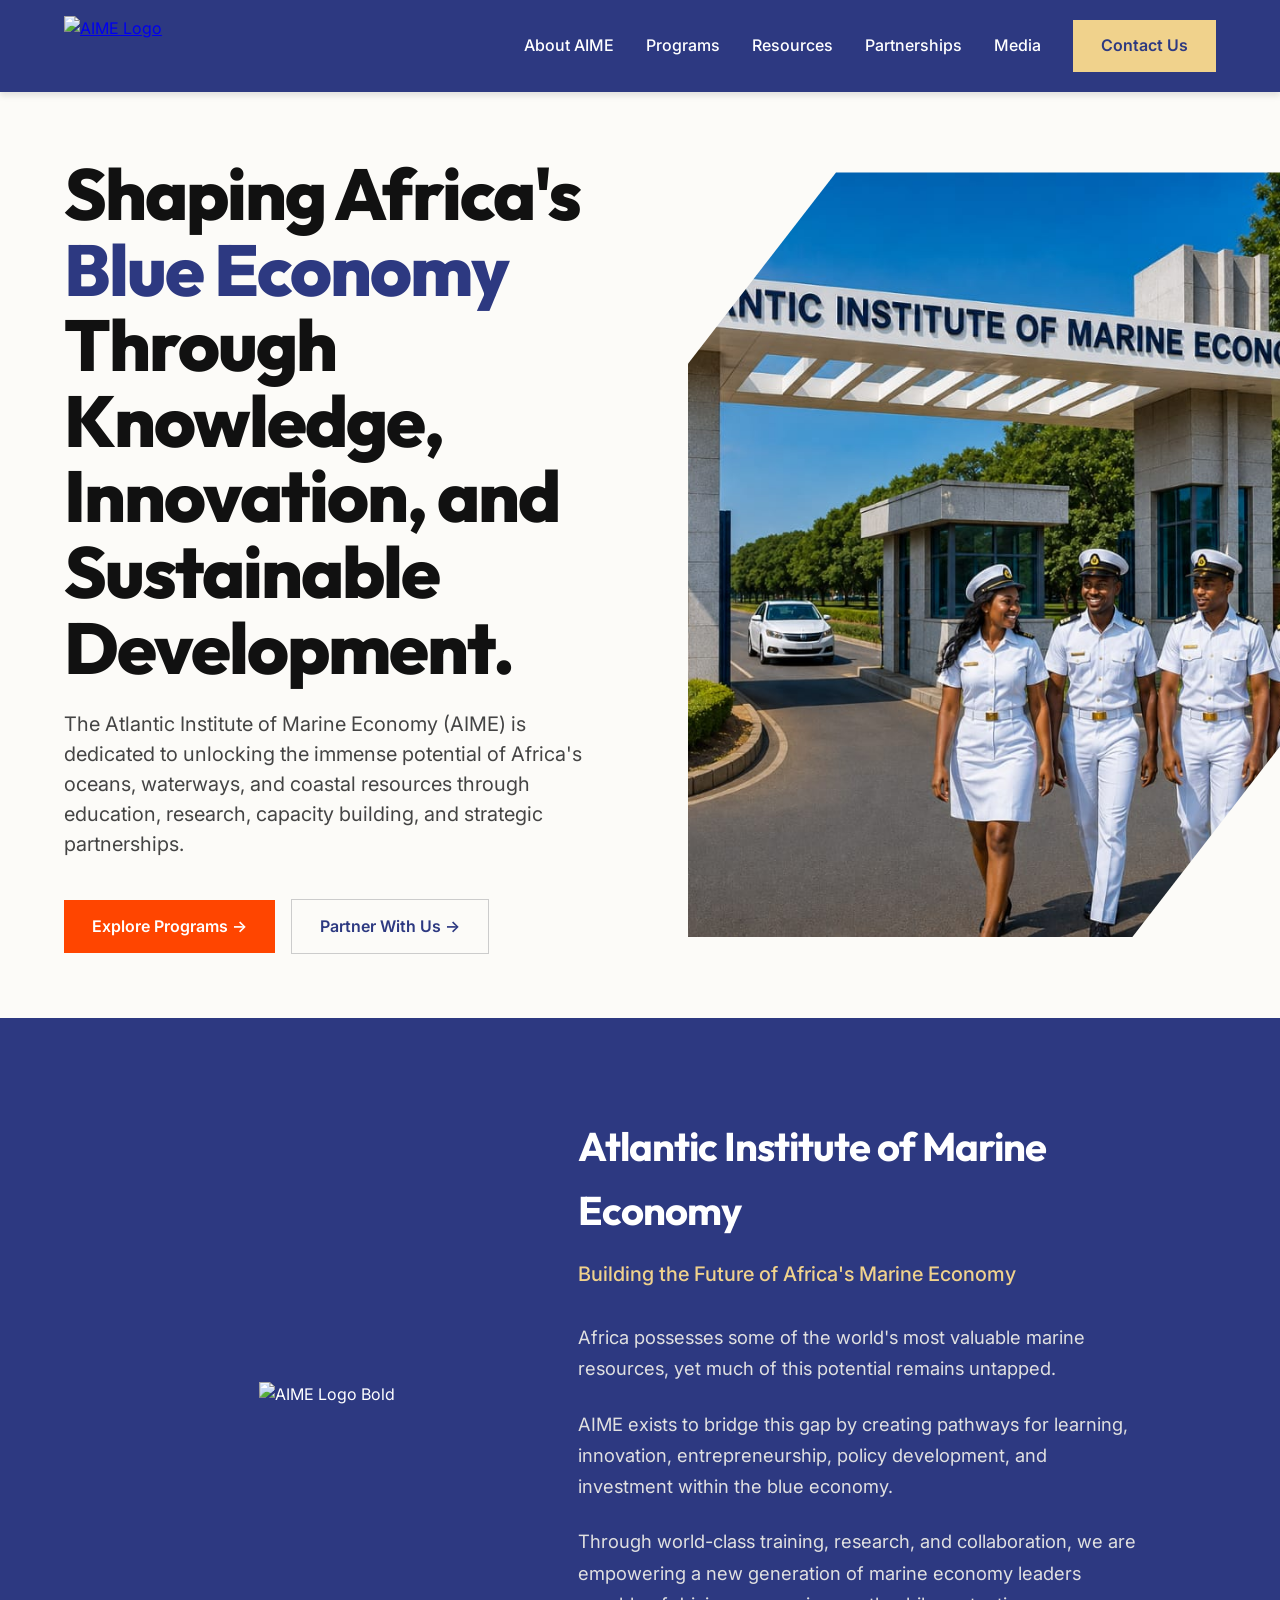
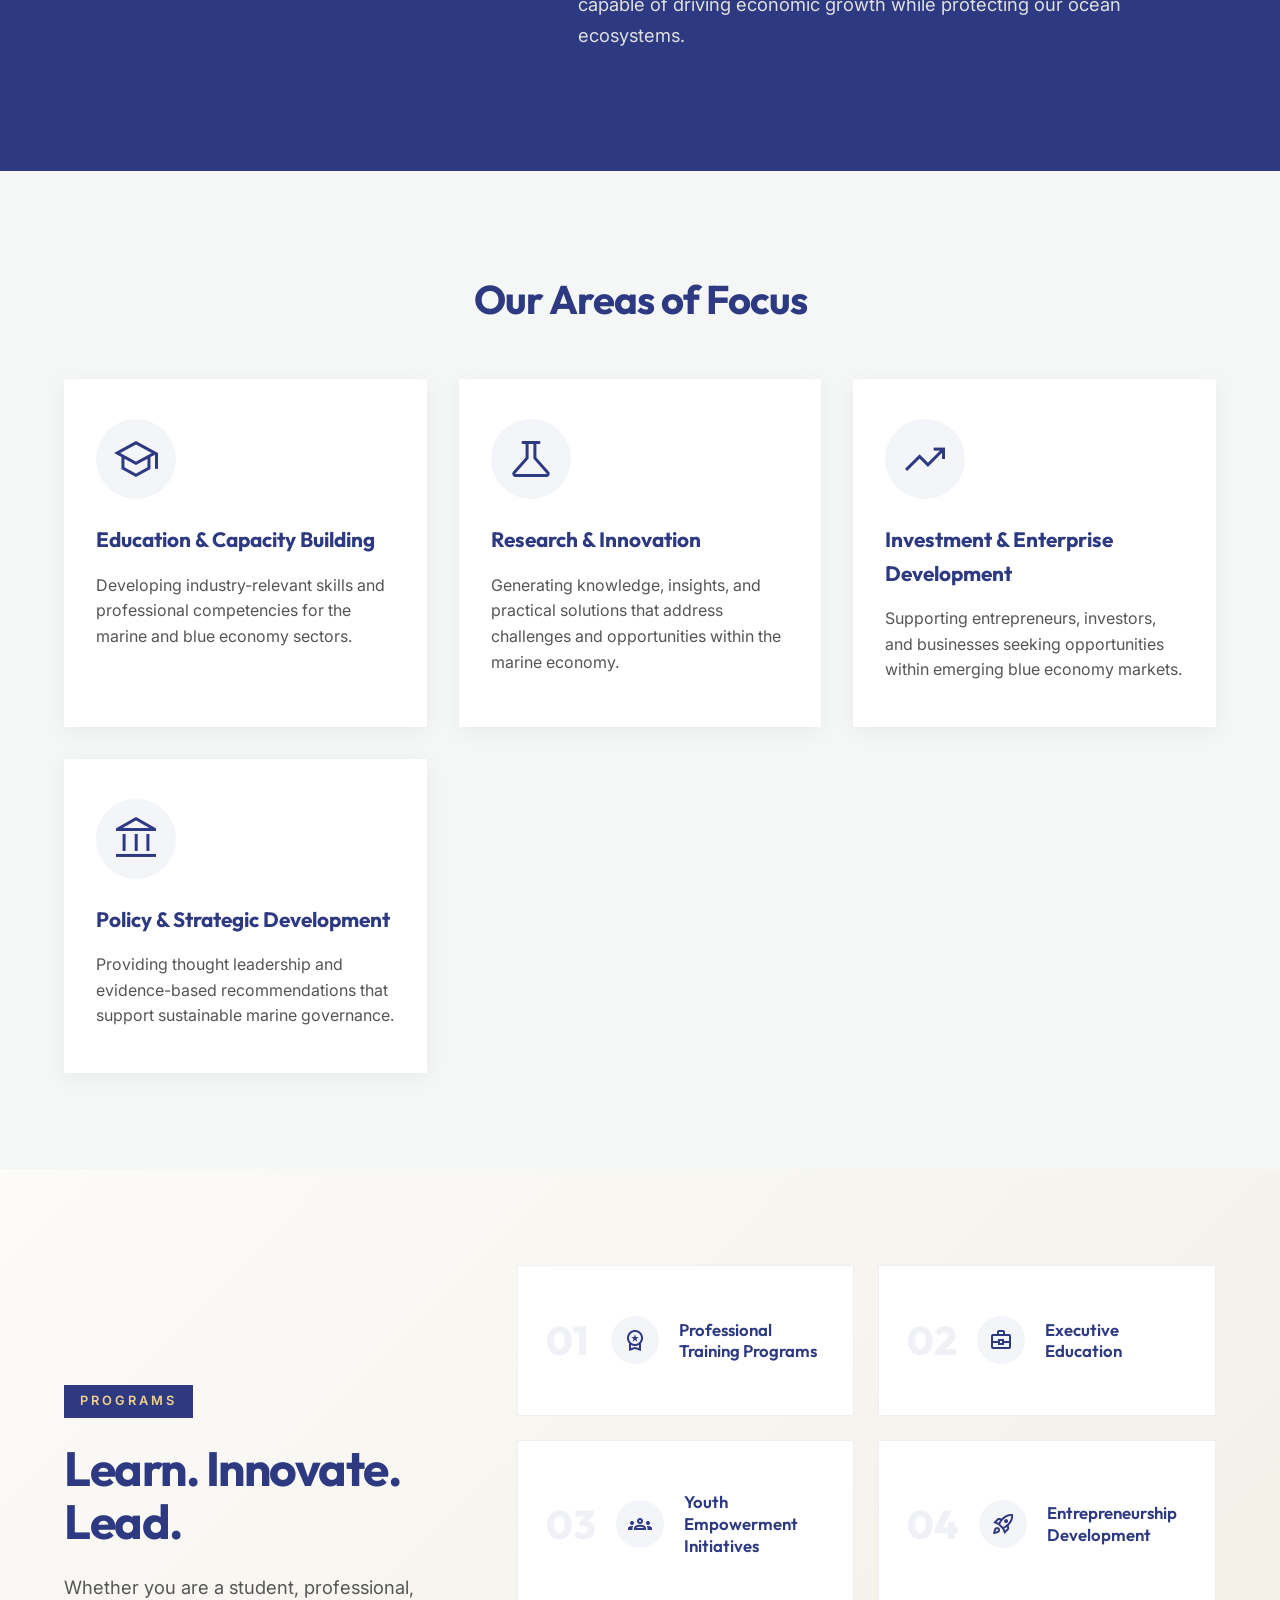
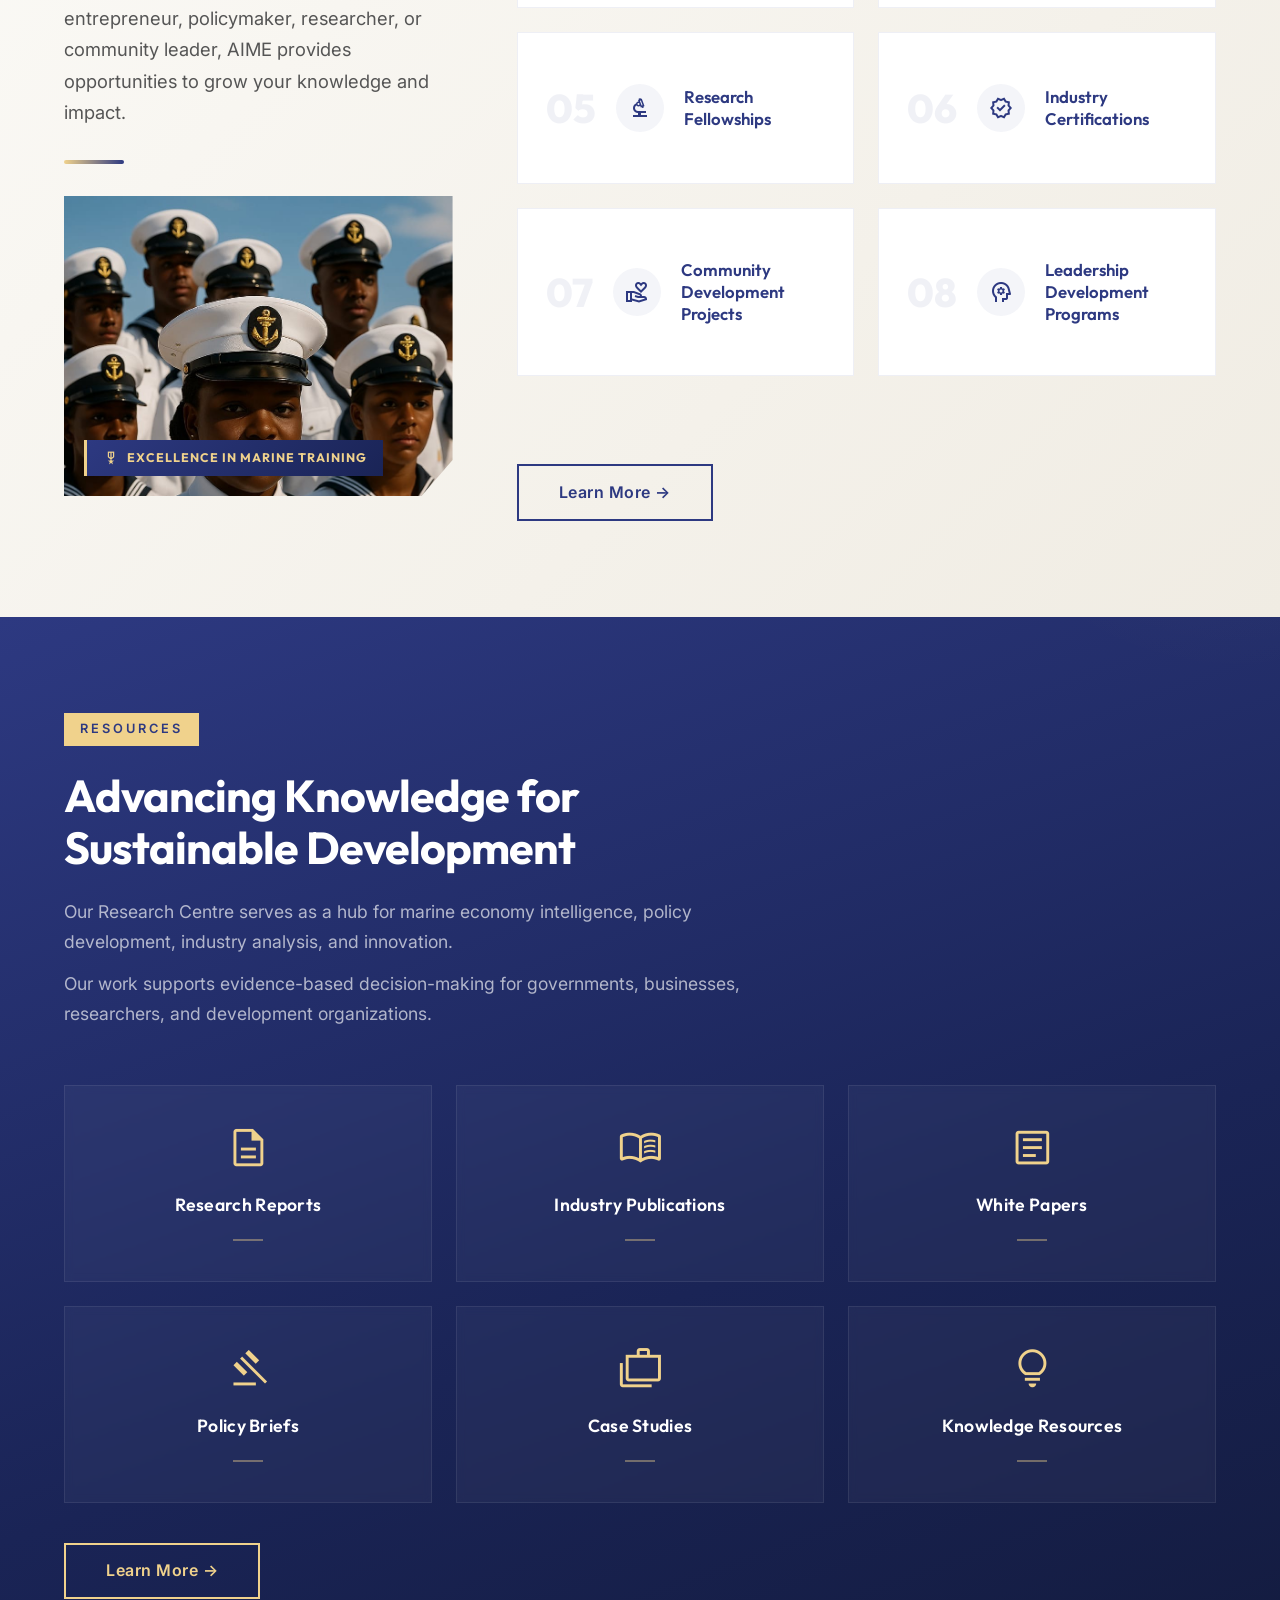
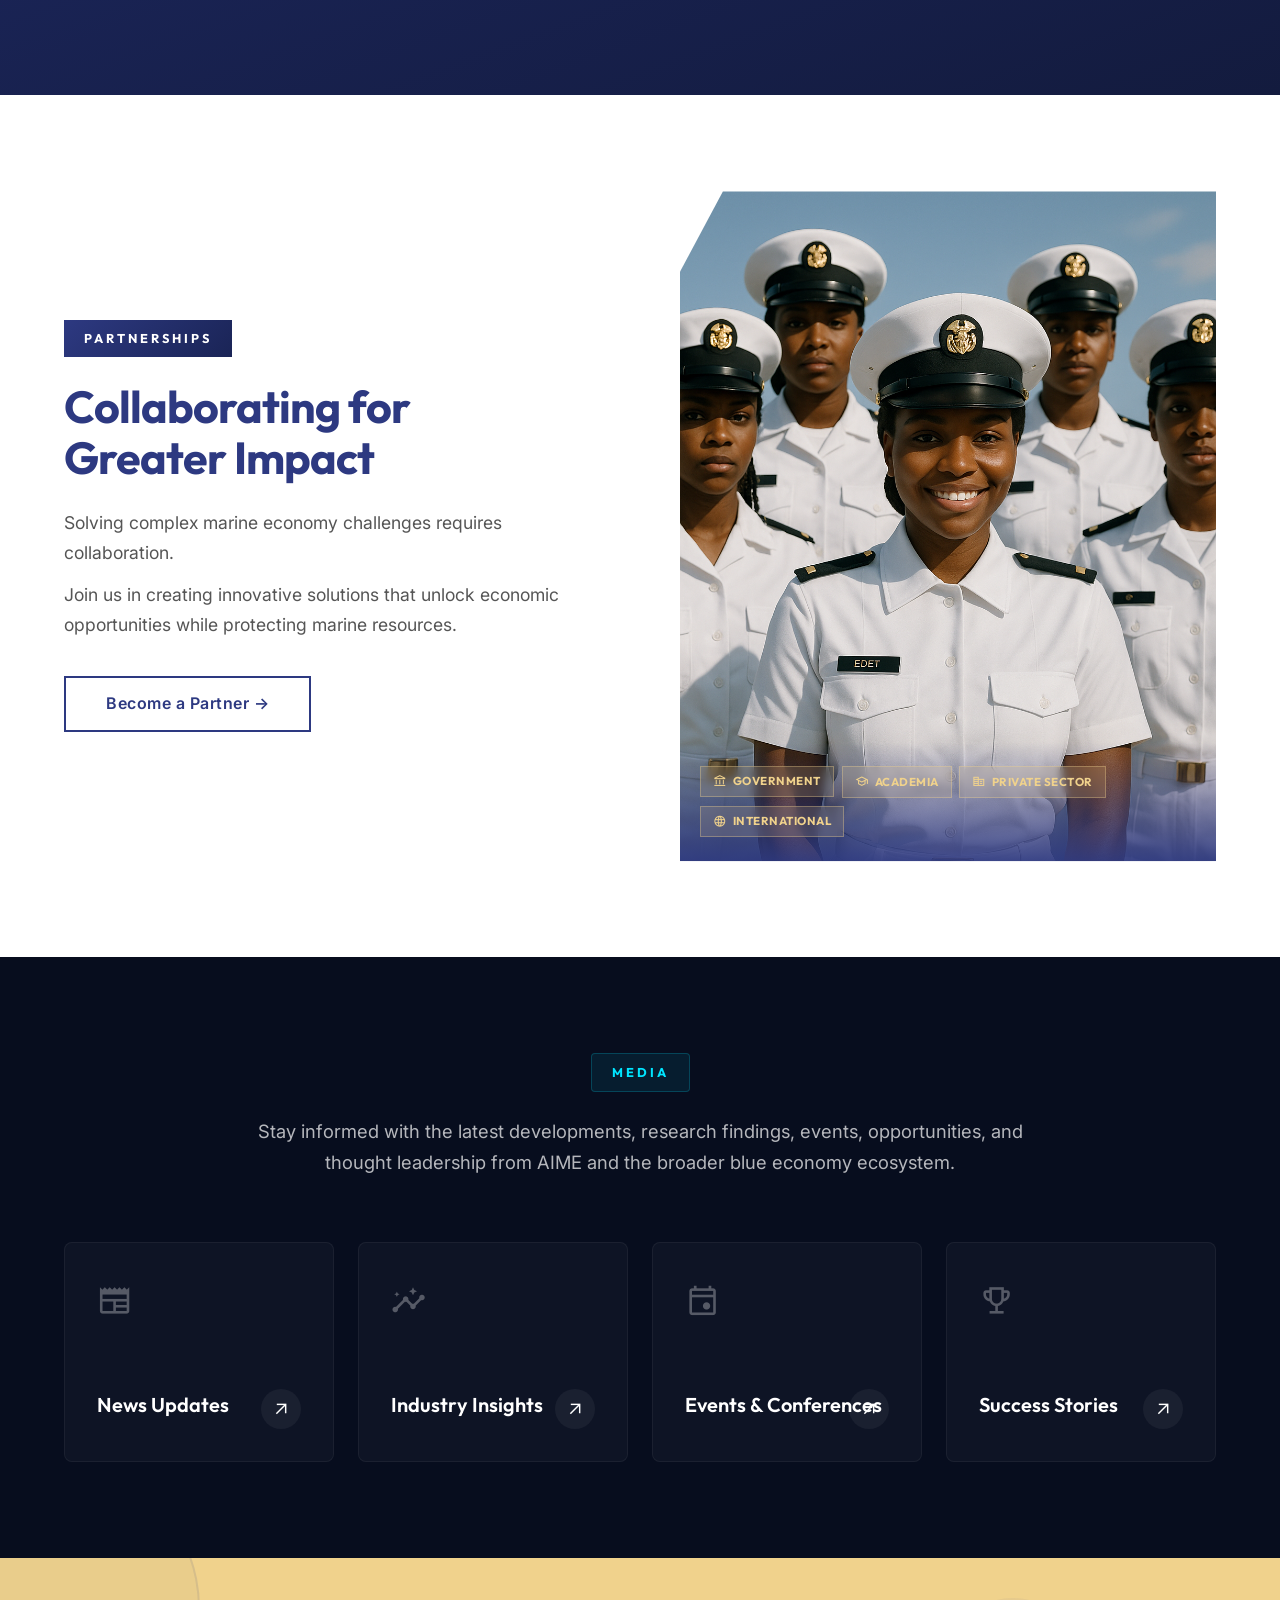
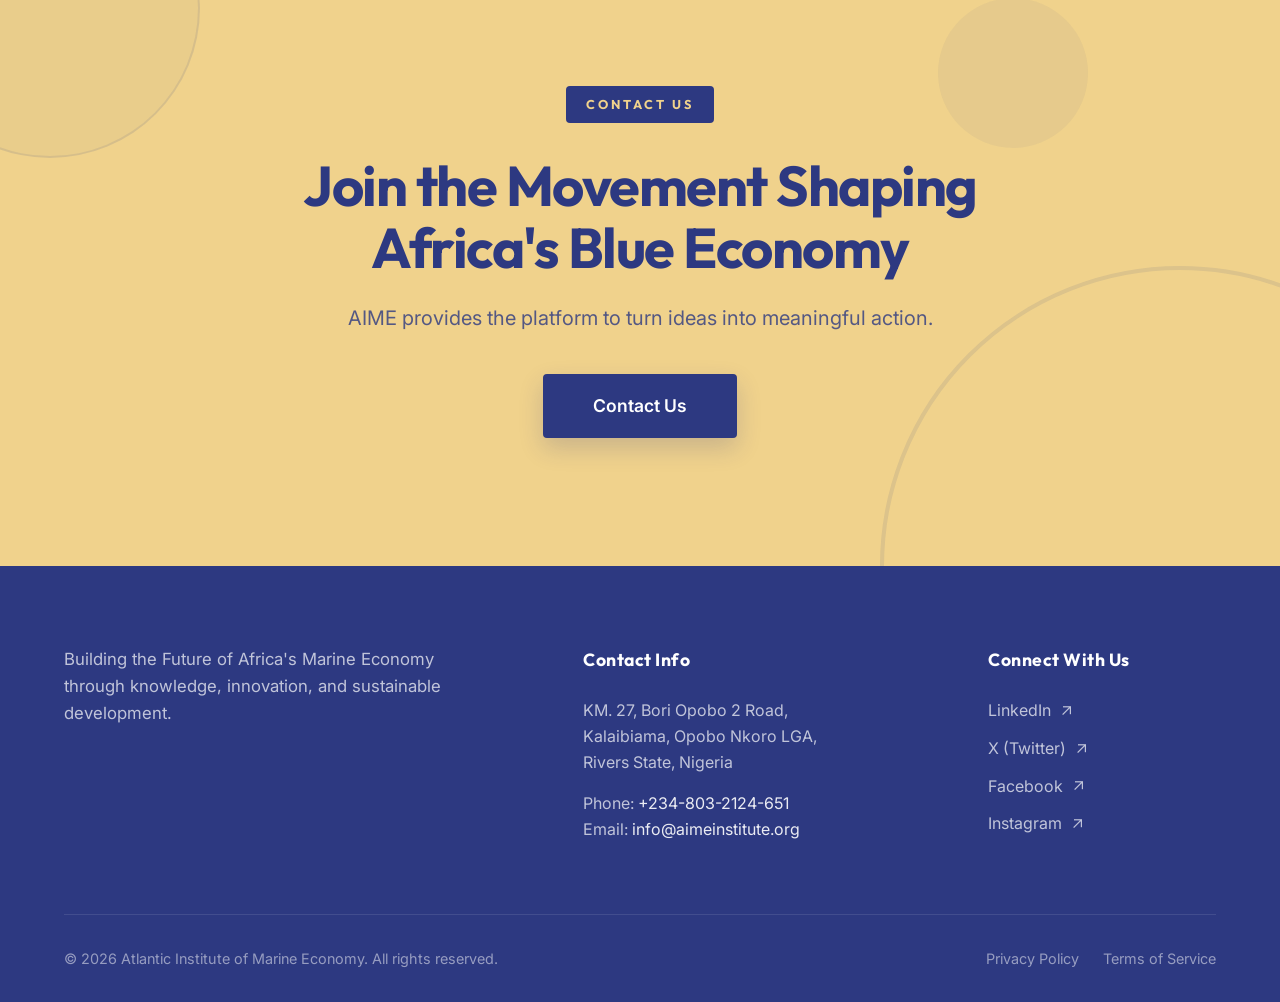
==== commit 4d0259f5: "Update Partner With Us CTA link to contact page" ====
--- a/index.html
+++ b/index.html
@@ -51,7 +51,7 @@
                 <p>The Atlantic Institute of Marine Economy (AIME) is dedicated to unlocking the immense potential of Africa's oceans, waterways, and coastal resources through education, research, capacity building, and strategic partnerships.</p>
                 <div class="hero-buttons">
                     <a href="#programs" class="btn" style="background-color: #ff4500; color: white;">Explore Programs &rarr;</a>
-                    <a href="#partner" class="btn btn-outline" style="border-radius: 0;">Partner With Us &rarr;</a>
+                    <a href="contact.html" class="btn btn-outline" style="border-radius: 0;">Partner With Us &rarr;</a>
                 </div>
             </div>
             <div class="hero-right">
